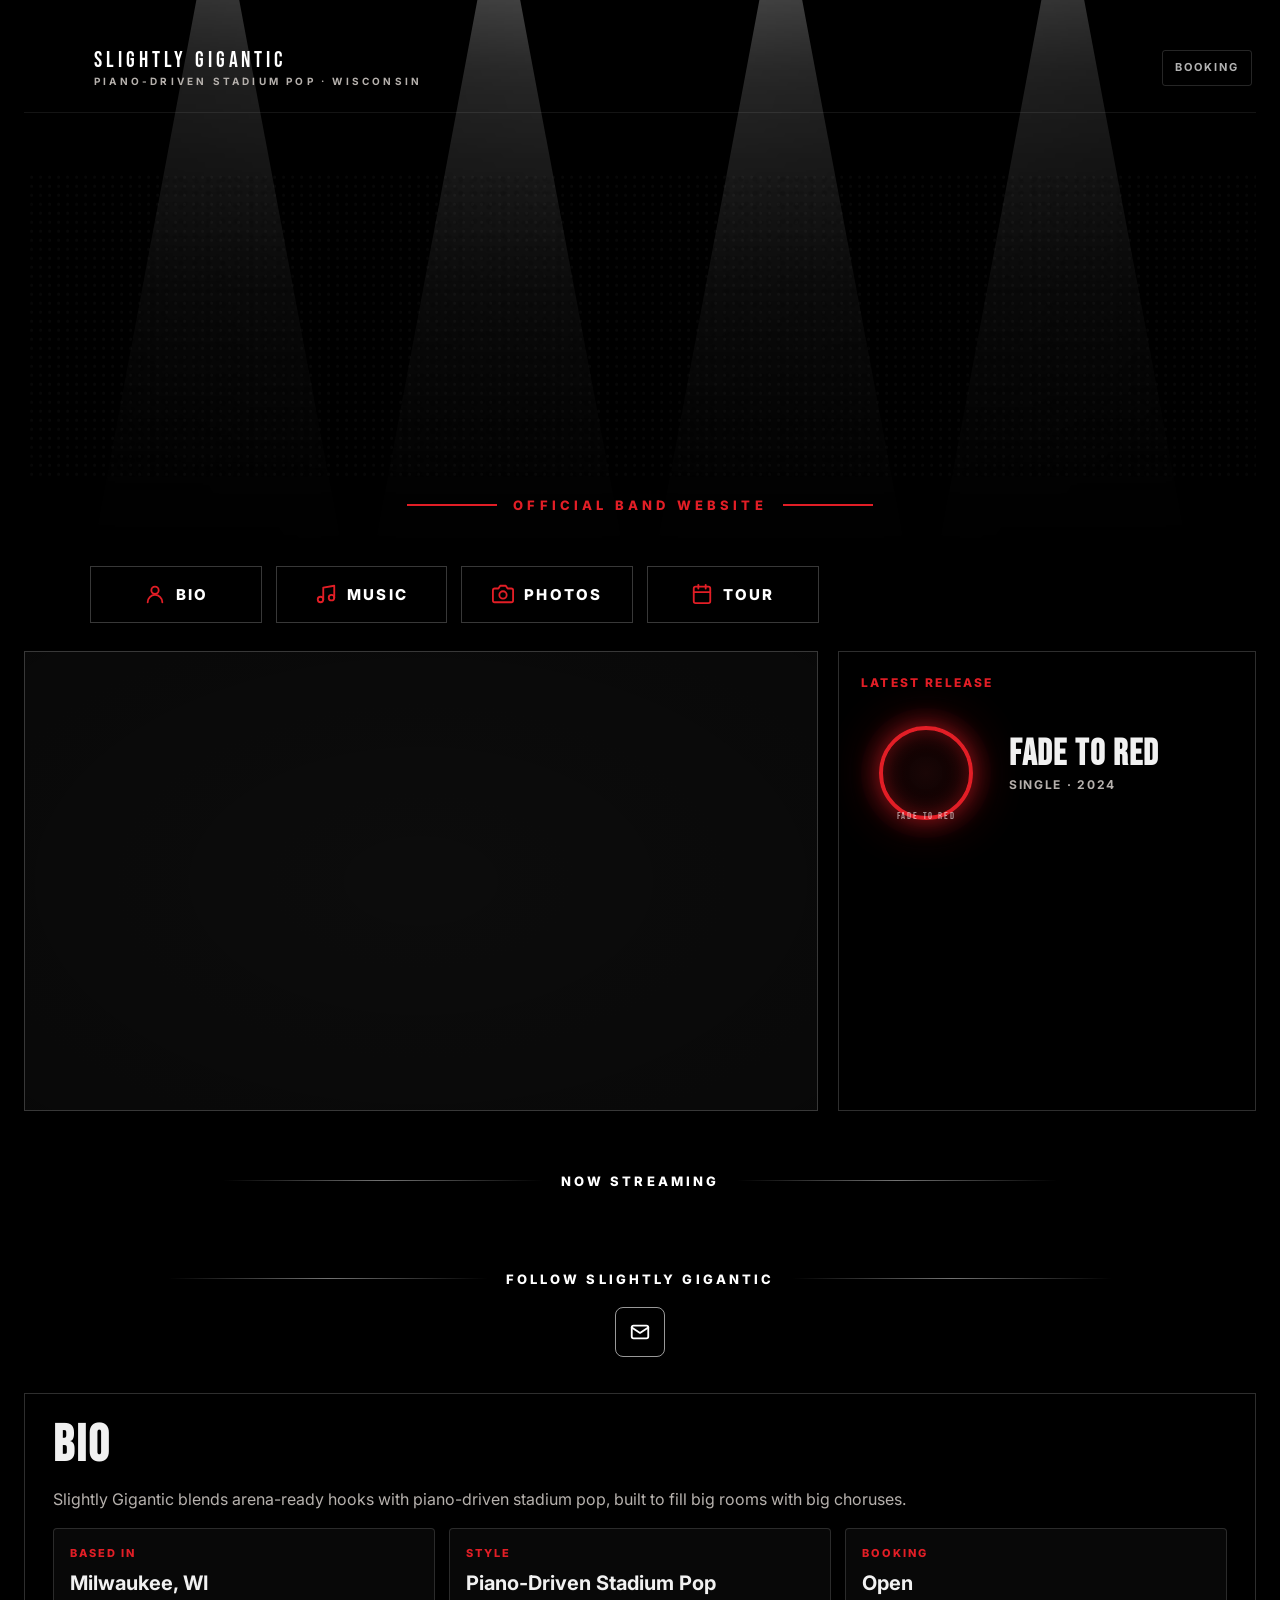
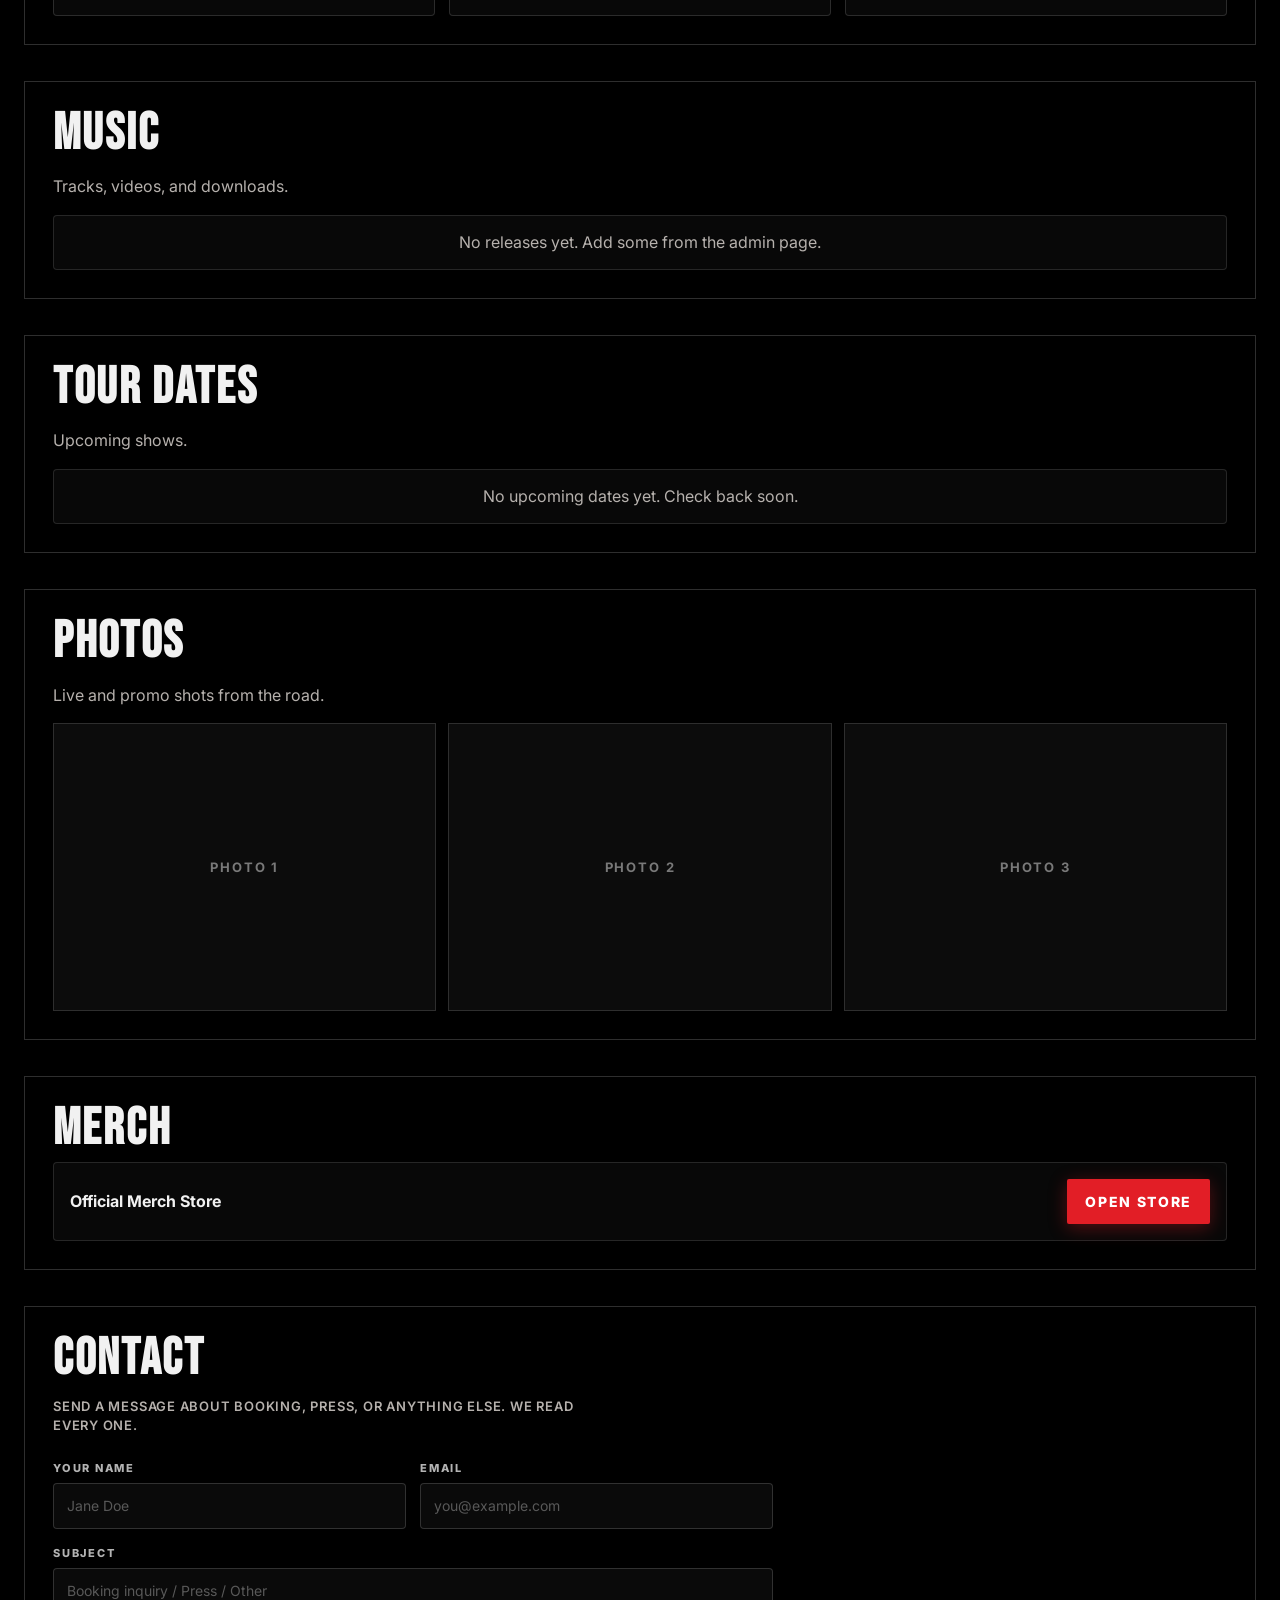
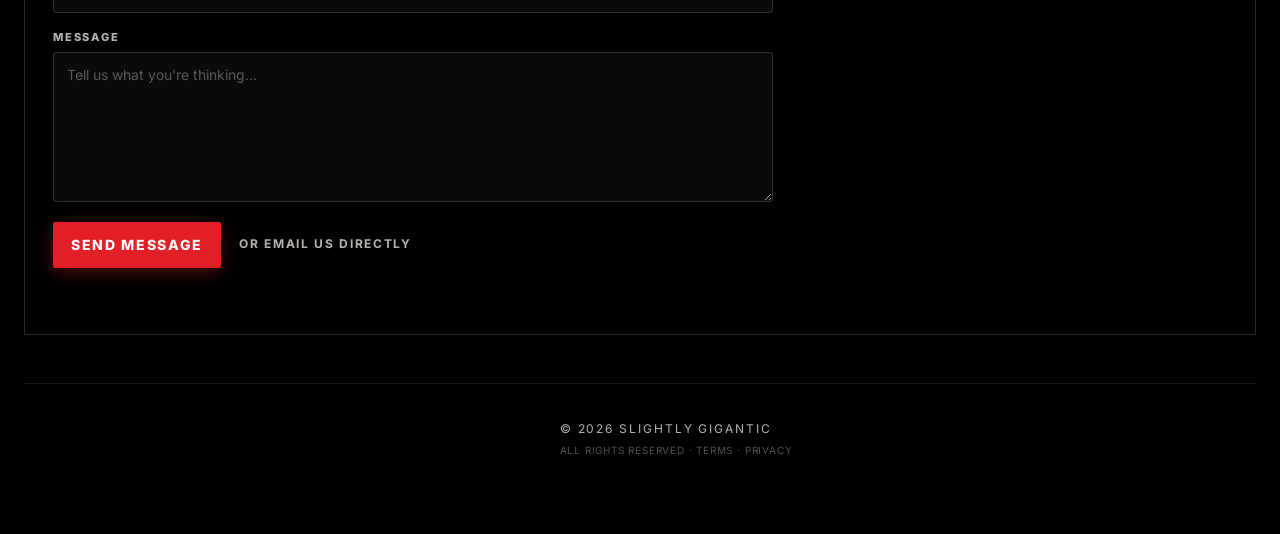
==== index.html @ 6f789546 "Deploy cleaned site: remove reel challenge, add TCPA SMS opt-in and legal pages" ====
<!doctype html>
<html lang="en">
<head>
<meta charset="utf-8" />
<meta name="viewport" content="width=device-width, initial-scale=1" />
<title>Slightly Gigantic — Official Band Website</title>
<link rel="icon" type="image/png" sizes="32x32" href="images/favicon-32.png">
<link rel="icon" type="image/png" sizes="64x64" href="images/favicon-64.png">
<link rel="shortcut icon" href="images/favicon.ico">
<link rel="apple-touch-icon" sizes="256x256" href="images/logo-256.png">
<meta name="description" content="Slightly Gigantic — official band website. Bio, music, photos, merch, and booking." />
<meta name="theme-color" content="#e10b1e" />

<!-- Open Graph (Facebook, iMessage, LinkedIn, Discord, Slack) -->
<meta property="og:type" content="website" />
<meta property="og:site_name" content="Slightly Gigantic" />
<meta property="og:title" content="Slightly Gigantic — Official Band Website" />
<meta property="og:description" content="Piano-driven stadium pop from Wisconsin. Music, photos, tour dates, merch, and booking." />
<meta property="og:url" content="https://slightlygiganticband.com/" />
<meta property="og:image" content="https://slightlygiganticband.com/images/og-preview.jpg" />
<meta property="og:image:width" content="1200" />
<meta property="og:image:height" content="630" />
<meta property="og:image:alt" content="Slightly Gigantic logo on a concert stage" />

<!-- Twitter / X card -->
<meta name="twitter:card" content="summary_large_image" />
<meta name="twitter:title" content="Slightly Gigantic — Official Band Website" />
<meta name="twitter:description" content="Piano-driven stadium pop from Wisconsin. Music, photos, tour dates, merch, and booking." />
<meta name="twitter:image" content="https://slightlygiganticband.com/images/og-preview.jpg" />
<meta name="twitter:image:alt" content="Slightly Gigantic logo on a concert stage" />
<link rel="preconnect" href="https://fonts.googleapis.com">
<link rel="preconnect" href="https://fonts.gstatic.com" crossorigin>
<link href="https://fonts.googleapis.com/css2?family=Bebas+Neue&family=Inter:wght@500;600;700;800;900&display=swap" rel="stylesheet">
<link rel="stylesheet" href="styles.css?v=20260715a">
<style>
  :root {
    --bg: #0a0606;
    --panel: rgba(0,0,0,0.55);
    --panel-strong: rgba(0,0,0,0.78);
    --line: rgba(255,255,255,0.18);
    --line-strong: rgba(255,255,255,0.32);
    --text: #f1f1f1;
    --muted: #b6b1ad;
    --red: #e21e26;
    --red-bright: #ff2b32;
    --red-glow: rgba(226,30,38,0.55);
    --shadow: 0 22px 60px rgba(0,0,0,0.55);
    --display: "Bebas Neue", Impact, "Arial Narrow Bold", sans-serif;
    --body: "Inter", system-ui, -apple-system, "Segoe UI", sans-serif;
  }

  *, *::before, *::after { box-sizing: border-box; }
  html, body { margin: 0; padding: 0; }
  body {
    font-family: var(--body);
    color: var(--text);
    min-height: 100dvh;
    background: #000;
    line-height: 1.55;
    -webkit-font-smoothing: antialiased;
  }
  a { color: inherit; text-decoration: none; }
  img, svg { display: block; max-width: 100%; height: auto; }
  button { font: inherit; cursor: pointer; background: none; border: 0; color: inherit; }

  /* === Fullscreen concert backdrop === */
  .backdrop {
    position: fixed;
    inset: 0;
    z-index: 0;
    background-image: url("images/stage-bg.png");
    background-size: cover;
    background-position: center top;
    background-repeat: no-repeat;
  }
  .backdrop::after {
    content: "";
    position: absolute;
    inset: 0;
    background:
      radial-gradient(ellipse at 50% 0%, rgba(0,0,0,0) 0%, rgba(0,0,0,0.35) 60%, rgba(0,0,0,0.78) 100%),
      linear-gradient(180deg, rgba(0,0,0,0.25) 0%, rgba(0,0,0,0.55) 70%, rgba(0,0,0,0.95) 100%);
    pointer-events: none;
  }

  /* === Animated stage spotlights (overlay on the backdrop image) === */
  .spotlights {
    position: absolute;
    inset: 0;
    pointer-events: none;
    overflow: hidden;
    /* The hero photo is roughly the top ~60vh; keep beams within that area */
    mix-blend-mode: screen;   /* additive look against the dark photo */
    z-index: 0;
  }
  .beam {
    position: absolute;
    top: -6%;                 /* originate just above the rig */
    width: 22vw;
    min-width: 180px;
    max-width: 380px;
    height: 70vh;
    min-height: 380px;
    /* Soft cone of light: narrow & bright at the top, wide & faint at the bottom */
    background: linear-gradient(
      180deg,
      rgba(255,255,255,0.55) 0%,
      rgba(255,255,255,0.28) 20%,
      rgba(255,255,255,0.10) 55%,
      rgba(255,255,255,0.00) 100%
    );
    /* Triangle/cone silhouette */
    clip-path: polygon(46% 0%, 54% 0%, 96% 100%, 4% 100%);
    filter: blur(14px);
    transform-origin: 50% 0%;
    will-change: transform, opacity;
    opacity: 0.85;
  }
  /* Four beams across the rig, each with its own slow sway timing */
  .beam-1 { left:  6%;  animation: beamSway1 11s ease-in-out infinite; }
  .beam-2 { left: 28%;  animation: beamSway2 14s ease-in-out infinite; }
  .beam-3 { left: 50%;  animation: beamSway3 12s ease-in-out infinite; }
  .beam-4 { left: 72%;  animation: beamSway4 15s ease-in-out infinite; }

  @keyframes beamSway1 {
    0%   { transform: rotate(-10deg); opacity: 0.65; }
    50%  { transform: rotate( 10deg); opacity: 0.95; }
    100% { transform: rotate(-10deg); opacity: 0.65; }
  }
  @keyframes beamSway2 {
    0%   { transform: rotate(  8deg); opacity: 0.80; }
    50%  { transform: rotate( -8deg); opacity: 0.55; }
    100% { transform: rotate(  8deg); opacity: 0.80; }
  }
  @keyframes beamSway3 {
    0%   { transform: rotate( -6deg); opacity: 0.90; }
    50%  { transform: rotate(  6deg); opacity: 0.70; }
    100% { transform: rotate( -6deg); opacity: 0.90; }
  }
  @keyframes beamSway4 {
    0%   { transform: rotate( 12deg); opacity: 0.60; }
    50%  { transform: rotate(-12deg); opacity: 0.90; }
    100% { transform: rotate( 12deg); opacity: 0.60; }
  }

  /* Respect users who prefer no motion */
  @media (prefers-reduced-motion: reduce) {
    .beam { animation: none; opacity: 0.7; }
  }

  .shell {
    position: relative;
    z-index: 1;
    max-width: 1320px;
    margin: 0 auto;
    padding: 28px 24px 40px;
  }

  /* === Hero title (massive, distressed) === */
  .hero {
    text-align: center;
    padding: 40px 0 18px;
  }
  .hero-title {
    font-family: var(--display);
    font-weight: 400;
    font-size: clamp(72px, 13vw, 200px);
    line-height: 0.88;
    letter-spacing: 0.02em;
    margin: 0;
    text-transform: uppercase;
    color: #ebe7e3;
    /* concrete/distressed look via layered shadows + a noisy mask */
    text-shadow:
      0 2px 0 rgba(0,0,0,0.6),
      0 4px 22px rgba(0,0,0,0.85),
      0 0 60px rgba(0,0,0,0.4);
    position: relative;
  }
  .hero-title .line { display: block; }

  /* === Hero illustrated logo (replaces the giant text headline) === */
  .hero-logo {
    /* Override the text-only headline styling so the image sits cleanly */
    text-shadow: none;
    margin: 0;
    padding: 0;
    line-height: 0;
    font-size: 0;        /* kill the inherited huge font box */
  }
  .hero-logo::before { content: none; }   /* drop the grit pattern overlay */
  .hero-logo-img, .hero-logo-video {
    display: block;
    margin: 0 auto;
    width: clamp(260px, 42vw, 560px);
    height: auto;
    filter:
      drop-shadow(0 0 22px rgba(226,30,38,0.35))
      drop-shadow(0 8px 30px rgba(0,0,0,0.7));
  }
  /* Hide the source video off-screen — the canvas below renders the visible frames
     with black pixels replaced by transparent via JS chromakey. This works on every
     browser (iOS Safari, Android, desktop) without relying on alpha video formats. */
  .hero-logo-video {
    position: absolute;
    left: -99999px;
    width: 1px;
    height: 1px;
    opacity: 0;
    pointer-events: none;
  }
  .hero-logo-canvas {
    display: block;
    margin: 0 auto;
    width: clamp(260px, 42vw, 560px);
    height: auto;
    pointer-events: none;
    filter:
      drop-shadow(0 0 22px rgba(226,30,38,0.35))
      drop-shadow(0 8px 30px rgba(0,0,0,0.7));
  }
  @media (max-width: 720px) {
    .hero-logo-canvas { width: min(78vw, 420px); }
  }
  .hero-logo-img {
    /* The static PNG already has transparency, so skip the keyer for it */
    filter:
      drop-shadow(0 0 22px rgba(226,30,38,0.35))
      drop-shadow(0 8px 30px rgba(0,0,0,0.7));
  }
  @media (max-width: 720px) {
    .hero-logo-img, .hero-logo-video { width: min(78vw, 420px); }
  }

  /* Subtle stone/grit overlay on the headline */
  .hero-title::before {
    content: "";
    position: absolute; inset: 0;
    background-image:
      radial-gradient(circle at 20% 30%, rgba(0,0,0,0.18) 0 2px, transparent 3px),
      radial-gradient(circle at 70% 60%, rgba(0,0,0,0.14) 0 1.5px, transparent 2.5px),
      radial-gradient(circle at 40% 80%, rgba(0,0,0,0.12) 0 1.5px, transparent 2.5px),
      radial-gradient(circle at 85% 25%, rgba(255,255,255,0.05) 0 1px, transparent 2px);
    background-size: 14px 14px, 11px 11px, 17px 17px, 9px 9px;
    mix-blend-mode: multiply;
    pointer-events: none;
    opacity: 0.55;
  }

  .hero-sub {
    margin-top: 18px;
    display: inline-flex;
    align-items: center;
    gap: 16px;
    text-transform: uppercase;
    font-weight: 800;
    letter-spacing: 0.32em;
    font-size: 13px;
    color: var(--red);
  }
  .hero-sub::before, .hero-sub::after {
    content: "";
    width: 90px;
    height: 2px;
    background: var(--red);
  }

  /* === Primary nav (icon buttons) === */
  .nav {
    display: grid;
    grid-template-columns: repeat(6, 1fr);
    gap: 14px;
    max-width: 1100px;
    margin: 32px auto 28px;
  }
  .nav a {
    display: inline-flex;
    align-items: center;
    justify-content: center;
    gap: 10px;
    padding: 16px 18px;
    background: rgba(0,0,0,0.55);
    border: 1px solid rgba(255,255,255,0.22);
    color: #fff;
    text-transform: uppercase;
    font-weight: 800;
    letter-spacing: 0.14em;
    font-size: 15px;
    transition: border-color .15s ease, background .15s ease, transform .15s ease;
    min-height: 56px;
  }
  .nav a:hover { border-color: var(--red); background: rgba(40,0,0,0.7); transform: translateY(-1px); }
  .nav a svg { width: 22px; height: 22px; color: var(--red); }

  /* === Main content grid === */
  .grid {
    display: grid;
    grid-template-columns: minmax(0, 1.9fr) minmax(320px, 1fr);
    gap: 20px;
    margin-top: 8px;
  }

  /* === Brand bar (top of every page) === */
  .brandbar {
    display: flex; align-items: center; gap: 14px;
    padding: 14px 4px 18px;
    border-bottom: 1px solid rgba(255,255,255,0.08);
    margin-bottom: 22px;
  }
  .brandbar .brand-mark {
    width: 52px; height: 52px;
    background: url("images/logo-256.png") center/contain no-repeat;
    filter: drop-shadow(0 2px 6px rgba(0,0,0,0.6));
    flex-shrink: 0;
  }
  .brandbar .brand-text {
    display: flex; flex-direction: column; line-height: 1; gap: 4px;
  }
  .brandbar .brand-name {
    font-family: var(--display);
    font-size: 22px; letter-spacing: 0.18em; text-transform: uppercase;
    color: #fff; font-weight: 400;
  }
  .brandbar .brand-tag {
    font-size: 10px; letter-spacing: 0.32em; text-transform: uppercase;
    color: var(--muted); font-weight: 700;
  }
  .brandbar .brand-spacer { flex: 1; }
  .brandbar .brand-cta {
    display: inline-flex; align-items: center; gap: 8px;
    font-size: 11px; letter-spacing: 0.18em; text-transform: uppercase;
    color: rgba(255,255,255,0.7); text-decoration: none; font-weight: 700;
    padding: 8px 12px; border: 1px solid rgba(255,255,255,0.15); border-radius: 3px;
    transition: all 0.18s ease;
  }
  .brandbar .brand-cta:hover {
    color: #fff; border-color: rgba(255,255,255,0.4);
    background: rgba(255,255,255,0.04);
  }
  /* Solid red Text Club button (header) — sits next to Booking */
  .brandbar .brand-cta.cta-primary {
    background: var(--red);
    border-color: var(--red);
    color: #fff;
  }
  .brandbar .brand-cta.cta-primary:hover {
    background: var(--red-bright, #ff2233);
    border-color: var(--red-bright, #ff2233);
    color: #fff;
  }
  .brandbar .brand-cta-group {
    display: inline-flex; gap: 8px; align-items: center;
  }
  @media (max-width: 720px) {
    .brandbar .brand-mark { width: 42px; height: 42px; }
    .brandbar .brand-name { font-size: 17px; letter-spacing: 0.14em; }
    .brandbar .brand-tag { font-size: 9px; letter-spacing: 0.24em; }
    /* On mobile, keep the primary (Text Club) but hide the secondary (Booking)
       so the header stays tidy. Booking is still reachable via the Contact section. */
    .brandbar .brand-cta:not(.cta-primary) { display: none; }
    .brandbar .brand-cta.cta-primary { padding: 6px 10px; font-size: 10px; letter-spacing: 0.14em; }
  }

  /* Feature / band photo panel */
  .feature {
    position: relative;
    min-height: 460px;
    border: 1px solid rgba(255,255,255,0.18);
    background-color: #0c0c0c;
    background-image: url("images/stage-empty.png");
    background-size: cover;
    background-position: center;
    overflow: hidden;
    display: flex;
    align-items: center;
    justify-content: center;
    transition: border-color 0.4s ease;
  }
  /* When a real band photo is loaded, the photo's alpha is feathered to 0
     at every edge using a CSS mask, so the rectangle dissolves into the
     dark page instead of meeting it at a hard line. */
  .feature.has-photo {
    border-color: transparent;
    border-radius: 28px;
    background-color: transparent;
    box-shadow: none;
    /* Combine an X-axis fade and a Y-axis fade. Where either is 0, the
       photo becomes fully transparent — guaranteeing all four edges blend. */
    -webkit-mask-image:
      linear-gradient(to right,  transparent 0%, #000 14%, #000 86%, transparent 100%),
      linear-gradient(to bottom, transparent 0%, #000 12%, #000 88%, transparent 100%);
    -webkit-mask-composite: source-in;
            mask-image:
      linear-gradient(to right,  transparent 0%, #000 14%, #000 86%, transparent 100%),
      linear-gradient(to bottom, transparent 0%, #000 12%, #000 88%, transparent 100%);
            mask-composite: intersect;
  }
  /* edge-fade overlay no longer needed — mask handles the fade */
  .feature.has-photo .feature-edge-fade { display: none; }
  /* Faded logo watermark BEHIND any band photo / stage backdrop */
  .feature::before {
    content: "";
    position: absolute; inset: 0;
    background: url("images/logo-hero.png") center/min(72%, 520px) no-repeat;
    opacity: 0.10;
    mix-blend-mode: screen;
    pointer-events: none;
    z-index: 1;
    transition: opacity 0.4s ease;
  }
  .feature.has-photo { overflow: hidden; }
  .feature.has-photo::before { opacity: 0.16; }
  .feature::after {
    content: "";
    position: absolute; inset: 0;
    background: radial-gradient(ellipse at 50% 35%, rgba(0,0,0,0) 0%, rgba(0,0,0,0.55) 75%, rgba(0,0,0,0.85) 100%);
    z-index: 2;
  }
  .feature-label {
    position: relative;
    z-index: 3;
    font-family: var(--display);
    font-size: clamp(40px, 5vw, 72px);
    letter-spacing: 0.06em;
    text-transform: uppercase;
    color: rgba(255,255,255,0.78);
    text-align: center;
    line-height: 0.95;
    text-shadow: 0 4px 18px rgba(0,0,0,0.85);
  }
  /* Logo empty-state: when no band photo is uploaded, show the logo big */
  .feature.empty .feature-label { display: none; }
  .feature-logo {
    position: relative; z-index: 3;
    width: min(70%, 420px); aspect-ratio: 1/1;
    background: url("images/logo-hero.png") center/contain no-repeat;
    opacity: 0.92;
    filter: drop-shadow(0 8px 30px rgba(0,0,0,0.7));
    display: none;
  }
  .feature.empty .feature-logo { display: block; }
  .feature.empty::before { opacity: 0; }
  .feature.empty::after { background: radial-gradient(ellipse at 50% 50%, rgba(0,0,0,0) 0%, rgba(0,0,0,0.3) 100%); }
  /* Portrait / squarish band photo: letterbox instead of cropping faces.
     The faded logo watermark + dark vignette fill the letterbox bars so it
     reads as intentional staging, not empty padding. */
  .feature.has-photo.portrait-photo {
    background-size: contain;
    background-repeat: no-repeat;
    background-position: center;
    /* Give portrait shots more vertical room so they don't look tiny */
    min-height: 560px;
  }
  .feature.has-photo.portrait-photo::after { background: radial-gradient(ellipse at 50% 35%, rgba(0,0,0,0) 0%, rgba(0,0,0,0.25) 70%, rgba(0,0,0,0.55) 100%); }
  @media (max-width: 760px) {
    .feature.has-photo.portrait-photo { min-height: 480px; }
  }
  /* Landscape band photo: anchor to the top so heads aren't cut off when
     the panel is shorter than the photo's aspect ratio. */
  .feature.has-photo:not(.portrait-photo) { background-position: center top; }

  /* Sidebar */
  .sidebar { display: grid; gap: 20px; }

  .card {
    border: 1px solid rgba(255,255,255,0.18);
    background: rgba(0,0,0,0.72);
    overflow: hidden;
    position: relative;
  }

  /* Merch card */
  .merch-card { padding: 22px; display: grid; grid-template-columns: 1fr 1fr; gap: 16px; align-items: center; }
  .merch-text h3 {
    font-family: var(--display);
    font-size: 40px;
    margin: 0 0 8px;
    letter-spacing: 0.04em;
    text-transform: uppercase;
    line-height: 0.95;
  }
  .merch-text p { color: var(--muted); margin: 0 0 14px; text-transform: uppercase; font-size: 13px; letter-spacing: 0.06em; font-weight: 600; line-height: 1.4; }
  .merch-image {
    width: 100%;
    aspect-ratio: 3 / 2;
    background-image: url("images/merch.png?v=20260529c");
    background-size: cover;
    background-position: center;
    border-radius: 4px;
  }

  /* Red CTA button */
  .btn-red {
    display: inline-flex;
    align-items: center;
    justify-content: space-between;
    gap: 12px;
    padding: 12px 18px;
    background: var(--red);
    color: #fff;
    font-weight: 800;
    text-transform: uppercase;
    letter-spacing: 0.12em;
    font-size: 14px;
    border-radius: 2px;
    transition: background .15s ease, transform .15s ease;
    box-shadow: 0 4px 18px rgba(226,30,38,0.35);
  }
  .btn-red:hover { background: var(--red-bright); transform: translateY(-1px); }
  .btn-red svg { width: 14px; height: 14px; }

  /* Release card */
  .release-card { padding: 22px; }
  .eyebrow {
    color: var(--red);
    font-weight: 800;
    text-transform: uppercase;
    letter-spacing: 0.18em;
    font-size: 12px;
    margin-bottom: 16px;
  }
  .release-grid {
    display: grid;
    grid-template-columns: 130px 1fr;
    gap: 18px;
    align-items: center;
  }
  .album-art-wrap {
    width: 130px;
    height: 130px;
    position: relative;
  }
  .album-art {
    width: 130px;
    height: 130px;
    border-radius: 6px;
    object-fit: cover;
    display: block;
    box-shadow:
      0 0 22px rgba(226,30,38,0.35),
      0 8px 24px rgba(0,0,0,0.55),
      0 0 0 1px rgba(255,255,255,0.06) inset;
  }
  .album-disc {
    width: 130px;
    height: 130px;
    border-radius: 50%;
    background: radial-gradient(circle at 50% 50%, #1a0606 0%, #050000 60%);
    position: relative;
    display: grid;
    place-items: center;
  }
  .album-disc::before {
    content: "";
    position: absolute;
    inset: 18px;
    border-radius: 50%;
    border: 4px solid var(--red);
    box-shadow:
      0 0 24px var(--red-glow),
      0 0 50px rgba(226,30,38,0.35),
      inset 0 0 22px rgba(226,30,38,0.45);
  }
  .album-disc::after {
    content: "FADE TO RED";
    position: absolute;
    bottom: 14px;
    font-family: var(--display);
    font-size: 10px;
    letter-spacing: 0.18em;
    color: rgba(255,255,255,0.55);
  }
  .release-info h3 {
    font-family: var(--display);
    font-size: 36px;
    margin: 0 0 4px;
    letter-spacing: 0.04em;
    text-transform: uppercase;
    line-height: 0.95;
  }
  .release-info .meta {
    color: var(--muted);
    font-size: 12px;
    letter-spacing: 0.14em;
    text-transform: uppercase;
    font-weight: 700;
    margin-bottom: 14px;
  }
  .stream-list { display: grid; gap: 8px; }
  .stream-link {
    display: flex;
    align-items: center;
    gap: 10px;
    padding: 10px 12px;
    background: rgba(255,255,255,0.04);
    border: 1px solid rgba(255,255,255,0.12);
    border-radius: 4px;
    text-transform: uppercase;
    font-weight: 800;
    letter-spacing: 0.12em;
    font-size: 12px;
    transition: background .15s ease, border-color .15s ease;
  }
  .stream-link:hover { background: rgba(255,255,255,0.08); border-color: rgba(255,255,255,0.22); }
  .stream-link .platform-icon {
    width: 22px; height: 22px;
    display: grid; place-items: center;
    border-radius: 50%;
  }
  .stream-link .platform-icon svg { width: 14px; height: 14px; }
  .stream-link .label { flex: 1; }
  .stream-link .chev { color: rgba(255,255,255,0.55); }
  .platform-icon.spotify    { background: #1db954; color: #000; }
  .platform-icon.apple      { background: #fff;    color: #000; }
  .platform-icon.youtube    { background: #ff0000; color: #fff; }
  .platform-icon.amazon     { background: #00a8e1; color: #fff; }
  .platform-icon.soundcloud { background: #ff5500; color: #fff; }
  .platform-icon.pandora    { background: #3668ff; color: #fff; }

  /* === Social row === */
  .social-wrap {
    margin-top: 36px;
    padding-top: 24px;
    text-align: center;
  }
  .social-rule {
    display: flex; align-items: center; gap: 18px;
    justify-content: center; margin-bottom: 18px;
  }
  .social-rule::before, .social-rule::after {
    content: ""; flex: 1; max-width: 320px;
    height: 1px; background: linear-gradient(90deg, transparent, rgba(255,255,255,0.45), transparent);
  }
  .social-rule span {
    text-transform: uppercase; letter-spacing: 0.24em;
    font-weight: 800; font-size: 13px; color: #fff;
  }
  .socials { display: flex; justify-content: center; gap: 16px; flex-wrap: wrap; }
  .socials a {
    width: 50px; height: 50px;
    display: grid; place-items: center;
    border: 1.5px solid rgba(255,255,255,0.6);
    border-radius: 8px;
    color: #fff;
    transition: border-color .15s ease, color .15s ease, background .15s ease, transform .15s ease;
  }
  .socials a:hover { border-color: var(--red); color: var(--red); transform: translateY(-2px); }
  .socials a svg { width: 22px; height: 22px; }

  /* === Inner sections === */
  .section {
    margin-top: 36px;
    padding: 28px;
    background: rgba(0,0,0,0.78);
    border: 1px solid rgba(255,255,255,0.18);
    scroll-margin-top: 24px;
  }
  .section h2 {
    font-family: var(--display);
    font-size: clamp(36px, 4vw, 56px);
    margin: 0 0 8px;
    text-transform: uppercase;
    letter-spacing: 0.04em;
    line-height: 0.95;
  }
  .section p { color: var(--muted); }
  .section .eyebrow { margin-bottom: 8px; }

  .stat-row { display: grid; grid-template-columns: repeat(3, 1fr); gap: 14px; margin-top: 16px; }
  .stat { padding: 16px; border: 1px solid rgba(255,255,255,0.14); background: rgba(255,255,255,0.03); border-radius: 4px; }
  .stat .eyebrow { font-size: 11px; margin-bottom: 6px; }
  .stat strong { display: block; font-size: 20px; font-weight: 700; }

  .track-list { display: grid; gap: 10px; margin-top: 8px; }
  .track {
    display: flex; align-items: center; justify-content: space-between;
    gap: 16px; padding: 14px 16px;
    border: 1px solid rgba(255,255,255,0.12); background: rgba(255,255,255,0.03); border-radius: 4px;
  }
  .track strong { display: block; font-size: 15px; }
  .track span { color: var(--muted); font-size: 13px; }

  /* Music releases */
  .release-grid-section { display: grid; gap: 20px; margin-top: 8px; }
  .release-card-row {
    display: grid; grid-template-columns: 220px 1fr; gap: 22px;
    padding: 20px; border: 1px solid rgba(255,255,255,0.12);
    background: rgba(255,255,255,0.03); border-radius: 4px;
    align-items: start;
  }
  .release-card-row .art {
    width: 100%; aspect-ratio: 1/1; background: #0c0c0c;
    background-size: cover; background-position: center;
    border: 1px solid rgba(255,255,255,0.14); border-radius: 4px;
    position: relative; overflow: hidden;
  }
  .release-card-row .art img.art-img {
    position: absolute; inset: 0;
    width: 100%; height: 100%;
    object-fit: cover; object-position: center;
    display: block;
  }
  .release-card-row .art .play-badge {
    position: absolute; right: 10px; bottom: 10px;
    width: 44px; height: 44px; border-radius: 999px;
    background: var(--red); color: #fff;
    display: grid; place-items: center;
    box-shadow: 0 4px 18px rgba(226,30,38,0.45);
    pointer-events: none;
  }
  .release-card-row .art .play-badge svg { width: 18px; height: 18px; }
  /* When .art is a <button> (because a video is attached), strip default button chrome
     so it looks identical to the static div version, and add cursor + hover affordance. */
  .release-card-row button.art-button {
    padding: 0;
    margin: 0;
    font: inherit;
    color: inherit;
    cursor: pointer;
    appearance: none;
    -webkit-appearance: none;
    display: block;
    transition: transform 180ms ease, box-shadow 180ms ease;
  }
  .release-card-row button.art-button:hover {
    transform: translateY(-2px);
    box-shadow: 0 10px 30px rgba(226,30,38,0.25);
  }
  .release-card-row button.art-button:hover .play-badge {
    transform: scale(1.08);
  }
  .release-card-row button.art-button:focus-visible {
    outline: 2px solid var(--red);
    outline-offset: 3px;
  }
  .release-card-row button.art-button .play-badge {
    transition: transform 180ms ease;
  }
  .release-card-row h3 {
    font-family: var(--display); font-size: 32px; line-height: 1;
    letter-spacing: 0.04em; text-transform: uppercase; margin: 0 0 6px;
  }
  .release-card-row .meta { color: var(--muted); font-size: 13px; letter-spacing: 0.06em; text-transform: uppercase; font-weight: 600; margin-bottom: 12px; }
  .release-card-row .desc { color: var(--muted); font-size: 14px; line-height: 1.55; margin: 0 0 14px; max-width: 60ch; }
  .release-card-row .row-actions { display: flex; flex-wrap: wrap; gap: 10px; margin-top: 4px; }
  .release-card-row .row-actions .btn-red,
  .release-card-row .row-actions .btn-ghost {
    display: inline-flex; align-items: center; gap: 8px;
    padding: 9px 14px; border-radius: 4px;
    font-weight: 800; letter-spacing: 0.08em; text-transform: uppercase; font-size: 12px;
    text-decoration: none;
    border: 1px solid transparent;
  }
  .release-card-row .row-actions .btn-red { background: var(--red); color: #fff; }
  .release-card-row .row-actions .btn-red:hover { background: var(--red-bright); }
  .release-card-row .row-actions .btn-ghost { background: rgba(255,255,255,0.05); color: #fff; border-color: rgba(255,255,255,0.18); }
  .release-card-row .row-actions .btn-ghost:hover { background: rgba(255,255,255,0.1); border-color: rgba(255,255,255,0.3); }
  .release-card-row .row-actions svg { width: 14px; height: 14px; }
  /* Modern streaming pills — rounded, glassy, with per-platform brand color on hover */
  .release-card-row .stream-mini { display: flex; flex-wrap: wrap; gap: 8px; margin-top: 14px; }
  .release-card-row .stream-mini a {
    --pill-color: #fff;
    --pill-glow: rgba(255,255,255,0.18);
    position: relative;
    display: inline-flex; align-items: center; gap: 8px;
    padding: 8px 14px 8px 11px;
    border-radius: 999px;
    background: linear-gradient(180deg, rgba(255,255,255,0.07), rgba(255,255,255,0.03));
    border: 1px solid rgba(255,255,255,0.14);
    color: #fff;
    font-size: 11px; font-weight: 700; letter-spacing: 0.12em; text-transform: uppercase;
    text-decoration: none;
    backdrop-filter: blur(6px);
    -webkit-backdrop-filter: blur(6px);
    transition: transform 180ms ease, border-color 180ms ease, background 180ms ease, box-shadow 200ms ease, color 180ms ease;
    will-change: transform;
  }
  .release-card-row .stream-mini a::before {
    content: "";
    width: 18px; height: 18px;
    border-radius: 999px;
    background: var(--pill-color);
    background-image: var(--pill-icon);
    background-size: 60% 60%;
    background-repeat: no-repeat;
    background-position: center;
    flex-shrink: 0;
    box-shadow: 0 0 0 1px rgba(0,0,0,0.25) inset;
    transition: transform 180ms ease, box-shadow 200ms ease;
  }
  .release-card-row .stream-mini a:hover {
    transform: translateY(-1px);
    border-color: var(--pill-color);
    background: linear-gradient(180deg, rgba(255,255,255,0.10), rgba(255,255,255,0.04));
    box-shadow: 0 6px 18px -6px var(--pill-glow);
  }
  .release-card-row .stream-mini a:hover::before { transform: scale(1.08); }
  .release-card-row .stream-mini a:focus-visible {
    outline: 2px solid var(--pill-color);
    outline-offset: 3px;
  }
  .release-card-row .stream-mini a:active { transform: translateY(0); }
  /* Per-platform colors used in the dot + hover border + glow */
  .release-card-row .stream-mini a[data-platform="spotify"]    { --pill-color: #1DB954; --pill-glow: rgba(29,185,84,0.5);  --pill-icon: url("data:image/svg+xml;utf8,<svg xmlns='http://www.w3.org/2000/svg' viewBox='0 0 24 24' fill='black'><path d='M12 0a12 12 0 100 24 12 12 0 000-24zm5.5 17.3a.75.75 0 01-1 .27c-2.76-1.7-6.24-2.07-10.34-1.13a.75.75 0 11-.34-1.46c4.48-1.03 8.32-.6 11.43 1.32.36.22.46.69.25 1zm1.46-3.27a.94.94 0 01-1.27.32c-3.16-1.94-7.97-2.5-11.7-1.37a.94.94 0 11-.55-1.8c4.27-1.3 9.57-.66 13.21 1.6.44.27.58.85.31 1.25zm.13-3.4c-3.78-2.25-10.03-2.46-13.65-1.36a1.12 1.12 0 11-.65-2.15c4.14-1.26 11.04-1.02 15.4 1.57a1.13 1.13 0 11-1.1 1.94z'/></svg>"); }
  .release-card-row .stream-mini a[data-platform="apple"]      { --pill-color: #fa57c1; --pill-glow: rgba(250,87,193,0.45); --pill-icon: url("data:image/svg+xml;utf8,<svg xmlns='http://www.w3.org/2000/svg' viewBox='0 0 24 24' fill='white'><path d='M19.5 5.5v9.36a3.64 3.64 0 11-1.5-2.94V8.4l-7 1.4v6.7a3.64 3.64 0 11-1.5-2.94V6.3l10-2.05z'/></svg>"); }
  .release-card-row .stream-mini a[data-platform="amazon"]     { --pill-color: #FF9900; --pill-glow: rgba(255,153,0,0.45);  --pill-icon: url("data:image/svg+xml;utf8,<svg xmlns='http://www.w3.org/2000/svg' viewBox='0 0 24 24' fill='black'><path d='M15.7 13.7c-2.5 1.9-6.1 2.9-9.2 2.9-4.4 0-8.3-1.6-11.3-4.3-.2-.2 0-.5.3-.4 3.2 1.9 7.1 3 11.2 3 2.7 0 5.7-.6 8.5-1.7.4-.2.7.3.5.5zm1-1.2c-.3-.4-2.1-.2-2.9-.1-.2 0-.3-.2-.1-.3 1.4-1 3.7-.7 4-.4.3.4-.1 2.6-1.4 3.7-.2.2-.4.1-.3-.1.3-.8.9-2.4.7-2.8z' transform='translate(2 -3)'/><circle cx='8' cy='9' r='3' fill='black'/><circle cx='16' cy='9' r='3' fill='black'/></svg>"); }
  .release-card-row .stream-mini a[data-platform="soundcloud"] { --pill-color: #FF7700; --pill-glow: rgba(255,119,0,0.45);  --pill-icon: url("data:image/svg+xml;utf8,<svg xmlns='http://www.w3.org/2000/svg' viewBox='0 0 24 24' fill='white'><path d='M2 14a1 1 0 011 1v3a1 1 0 11-2 0v-3a1 1 0 011-1zm3-1a1 1 0 011 1v4a1 1 0 11-2 0v-4a1 1 0 011-1zm3-3a1 1 0 011 1v7a1 1 0 11-2 0v-7a1 1 0 011-1zm3-2a1 1 0 011 1v9a1 1 0 11-2 0v-9a1 1 0 011-1zm9 2a4 4 0 11-1 7.87V19a1 1 0 11-2 0V8a4 4 0 015 2z'/></svg>"); }
  .release-card-row .stream-mini a[data-platform="youtube"]    { --pill-color: #FF0033; --pill-glow: rgba(255,0,51,0.45);   --pill-icon: url("data:image/svg+xml;utf8,<svg xmlns='http://www.w3.org/2000/svg' viewBox='0 0 24 24' fill='white'><polygon points='10,8 16,12 10,16'/></svg>"); }
  .release-card-row .stream-mini a[data-platform="pandora"]    { --pill-color: #00A0EE; --pill-glow: rgba(0,160,238,0.45); --pill-icon: url("data:image/svg+xml;utf8,<svg xmlns='http://www.w3.org/2000/svg' viewBox='0 0 24 24' fill='white'><path d='M7 4h7a5 5 0 010 10h-3v6H7V4zm4 3v4h3a2 2 0 100-4h-3z'/></svg>"); }
  .release-card-row .video-wrap {
    margin-top: 14px; width: 100%; aspect-ratio: 16/9;
    background: #000; border: 1px solid rgba(255,255,255,0.14); border-radius: 4px;
    overflow: hidden; display: none;
  }
  .release-card-row .video-wrap.open { display: block; }
  .release-card-row .video-wrap iframe,
  .release-card-row .video-wrap video { width: 100%; height: 100%; display: block; border: 0; background: #000; }
  @media (max-width: 720px) {
    .release-card-row { grid-template-columns: 1fr; }
    .release-card-row .art { max-width: 220px; }
  }

  .photo-grid { display: grid; grid-template-columns: repeat(3, 1fr); gap: 12px; margin-top: 8px; }
  .photo-tile {
    aspect-ratio: 4 / 3;
    border: 1px solid rgba(255,255,255,0.14);
    background-color: #0c0c0c;
    background-size: cover; background-position: center;
    display: grid; place-items: center;
    color: rgba(255,255,255,0.45);
    font-weight: 700; font-size: 13px; letter-spacing: 0.14em; text-transform: uppercase;
    position: relative;
    overflow: hidden;
  }

  .contact-row {
    display: flex; align-items: center; justify-content: space-between;
    gap: 16px; padding: 16px;
    border: 1px solid rgba(255,255,255,0.12); background: rgba(255,255,255,0.03); border-radius: 4px;
  }

  /* Contact form */
  .contact-form {
    margin-top: 24px;
    max-width: 720px;
    display: flex; flex-direction: column; gap: 16px;
    position: relative;
  }
  .contact-form .field-row {
    display: grid; grid-template-columns: 1fr 1fr; gap: 14px;
  }
  @media (max-width: 560px) {
    .contact-form .field-row { grid-template-columns: 1fr; }
  }
  .contact-field { display: flex; flex-direction: column; gap: 6px; }
  .contact-field label {
    font-size: 11px; letter-spacing: 0.16em; text-transform: uppercase;
    font-weight: 800; color: rgba(255,255,255,0.7);
  }
  .contact-field input,
  .contact-field textarea {
    background: rgba(255,255,255,0.04);
    border: 1px solid rgba(255,255,255,0.16);
    border-radius: 4px;
    color: #fff;
    padding: 11px 13px;
    font: inherit; font-size: 14px;
    width: 100%;
    resize: vertical;
    transition: border-color 120ms ease, background 120ms ease;
  }
  .contact-field textarea { min-height: 120px; line-height: 1.5; }
  .contact-field input:focus,
  .contact-field textarea:focus {
    outline: none;
    border-color: var(--red);
    background: rgba(255,255,255,0.06);
  }
  .contact-field input::placeholder,
  .contact-field textarea::placeholder { color: rgba(255,255,255,0.32); }
  .form-actions { display: flex; align-items: center; gap: 18px; flex-wrap: wrap; margin-top: 4px; }
  .btn-ghost-link {
    color: var(--muted); font-size: 12px; letter-spacing: 0.14em;
    text-transform: uppercase; font-weight: 700;
    text-decoration: none; border-bottom: 1px solid transparent;
    transition: color 120ms ease, border-color 120ms ease;
  }
  .btn-ghost-link:hover { color: #fff; border-bottom-color: var(--red); }
  .contact-status {
    margin: 4px 0 0; font-size: 13px; letter-spacing: 0.04em;
    min-height: 18px;
  }
  .contact-status.success { color: #6ee7a8; }
  .contact-status.error { color: #ff8186; }
  .contact-status.sending { color: rgba(255,255,255,0.7); }
  .contact-setup-note {
    margin: 8px 0 0; padding: 10px 12px;
    background: rgba(255,108,112,0.08);
    border: 1px solid rgba(255,108,112,0.3);
    border-radius: 4px;
    font-size: 12px; color: #ffb4b6;
    line-height: 1.5;
  }
  button[type="submit"]:disabled {
    opacity: 0.6; cursor: not-allowed;
  }

  footer {
    margin-top: 48px; padding: 28px 0;
    color: var(--muted); font-size: 12px;
    letter-spacing: 0.16em; text-transform: uppercase;
    border-top: 1px solid rgba(255,255,255,0.08);
    display: flex; align-items: center; justify-content: center; gap: 18px;
  }
  footer .footer-mark {
    width: 54px; height: 54px;
    background: url("images/logo-256.png") center/contain no-repeat;
    opacity: 0.45;
    flex-shrink: 0;
  }
  footer .footer-text { display: flex; flex-direction: column; gap: 4px; text-align: left; }
  footer .small { display: block; letter-spacing: 0.08em; font-size: 10px; color: rgba(255,255,255,0.32); }

  /* === Responsive === */
  @media (max-width: 1100px) {
    .grid { grid-template-columns: 1fr; }
    .nav { grid-template-columns: repeat(3, 1fr); }
    .photo-grid { grid-template-columns: repeat(2, 1fr); }
  }
  @media (max-width: 680px) {
    .shell { padding: 16px 14px 28px; }
    .nav { grid-template-columns: repeat(2, 1fr); gap: 10px; }
    .nav a { font-size: 13px; padding: 14px 12px; min-height: 50px; text-align: center; }
    .hero-sub::before, .hero-sub::after { width: 30px; }
    .hero-sub { letter-spacing: 0.2em; font-size: 11px; }
    .merch-card { grid-template-columns: 1fr; }
    .release-grid { grid-template-columns: 1fr; justify-items: center; text-align: center; }
    .stat-row { grid-template-columns: 1fr; }
    .photo-grid { grid-template-columns: 1fr; }
  }

  @media (prefers-reduced-motion: reduce) {
    * { transition: none !important; }
  }

  /* ---------- Latest News card (full-width, below nav) ---------- */
  #latestNews {
    display: none; /* Hidden until JS confirms content */
    margin: 18px 0 26px;
    border-radius: 16px;
    border: 1px solid rgba(255,255,255,0.08);
    background:
      linear-gradient(135deg, rgba(225,11,30,0.10) 0%, rgba(225,11,30,0.02) 60%, rgba(20,20,24,0.0) 100%),
      var(--panel, #15151a);
    box-shadow: 0 18px 40px rgba(0,0,0,0.35);
    overflow: hidden;
    position: relative;
  }
  #latestNews.visible { display: block; }
  #latestNews::before {
    content: ""; position: absolute; left: 0; top: 0; bottom: 0; width: 4px;
    background: var(--red);
  }
  .news-inner {
    display: grid;
    grid-template-columns: 1fr;
    gap: 22px;
    padding: 24px 28px 26px 32px;
    align-items: center;
  }
  #latestNews.has-image .news-inner {
    grid-template-columns: minmax(0, 1fr) minmax(0, 380px);
  }
  .news-body { min-width: 0; }
  .news-eyebrow {
    display: inline-block;
    font-size: 10px; letter-spacing: 0.32em; text-transform: uppercase;
    color: var(--red); font-weight: 800;
    margin-bottom: 8px;
  }
  .news-headline {
    font-family: var(--display, 'Bebas Neue', sans-serif);
    font-size: clamp(28px, 3.4vw, 40px);
    line-height: 1.05;
    margin: 0 0 10px;
    letter-spacing: 0.02em;
    color: #fff;
  }
  .news-text {
    color: rgba(255,255,255,0.78);
    font-size: 15px; line-height: 1.55;
    margin: 0 0 16px;
    white-space: pre-wrap;
  }
  .news-cta {
    display: inline-flex; align-items: center; gap: 8px;
    background: var(--red); color: #fff;
    padding: 10px 22px; border-radius: 999px;
    font-weight: 800; text-decoration: none;
    font-size: 13px; letter-spacing: 0.16em; text-transform: uppercase;
    transition: transform 0.15s ease, background 0.15s ease, box-shadow 0.15s ease;
    box-shadow: 0 8px 22px rgba(225,11,30,0.35);
  }
  .news-cta:hover {
    background: var(--red-bright, #ff2233);
    transform: translateY(-1px);
    box-shadow: 0 12px 28px rgba(225,11,30,0.45);
  }
  .news-cta svg { width: 14px; height: 14px; }
  .news-image {
    width: 100%; aspect-ratio: 3 / 2;
    border-radius: 12px;
    background-size: cover; background-position: center;
    background-color: rgba(255,255,255,0.04);
    box-shadow: 0 12px 28px rgba(0,0,0,0.45);
  }
  @media (max-width: 760px) {
    #latestNews.has-image .news-inner {
      grid-template-columns: 1fr;
    }
    .news-image { aspect-ratio: 16 / 9; order: -1; }
    .news-inner { padding: 20px 22px 22px 26px; }
  }

  /* ---------- Booking modal ---------- */
  .booking-modal-overlay {
    position: fixed; inset: 0; z-index: 9999;
    background: rgba(0,0,0,0.78);
    backdrop-filter: blur(6px); -webkit-backdrop-filter: blur(6px);
    display: none; align-items: flex-start; justify-content: center;
    overflow-y: auto; padding: 40px 16px;
    animation: bookingFadeIn .25s ease-out;
  }
  .booking-modal-overlay.open { display: flex; }
  @keyframes bookingFadeIn { from { opacity: 0 } to { opacity: 1 } }
  .booking-modal {
    width: 100%; max-width: 640px;
    background: linear-gradient(180deg, #1a0a0a 0%, #0a0606 100%);
    border: 1px solid rgba(255,80,80,0.35);
    border-radius: 12px;
    box-shadow: 0 30px 80px rgba(255,40,40,0.25), 0 0 0 1px rgba(255,255,255,0.04) inset;
    padding: 28px 28px 24px;
    position: relative;
    color: #fff;
    animation: bookingSlideIn .3s cubic-bezier(.2,.7,.3,1);
  }
  @keyframes bookingSlideIn { from { transform: translateY(-20px); opacity: 0 } to { transform: translateY(0); opacity: 1 } }
  .booking-modal h2 {
    margin: 0 0 4px; font-family: 'Bebas Neue', system-ui, sans-serif;
    font-size: 32px; letter-spacing: .03em; color: #fff;
  }
  .booking-modal .booking-sub {
    margin: 0 0 22px; color: rgba(255,255,255,0.65);
    text-transform: uppercase; font-size: 12px; letter-spacing: .12em; font-weight: 600;
  }
  .booking-close {
    position: absolute; top: 14px; right: 14px;
    width: 36px; height: 36px; border-radius: 8px;
    background: transparent; border: 1px solid rgba(255,255,255,0.15);
    color: rgba(255,255,255,0.7); font-size: 20px; line-height: 1;
    cursor: pointer; transition: all .15s;
  }
  .booking-close:hover { background: rgba(255,255,255,0.08); color: #fff; }
  .booking-form .bf-row { display: grid; gap: 14px; margin-bottom: 14px; }
  .booking-form .bf-row.two { grid-template-columns: 1fr 1fr; }
  @media (max-width: 520px) { .booking-form .bf-row.two { grid-template-columns: 1fr; } }
  .booking-form label {
    display: block; font-size: 11px; letter-spacing: .12em; text-transform: uppercase;
    color: rgba(255,255,255,0.6); font-weight: 600; margin-bottom: 6px;
  }
  .booking-form input, .booking-form select, .booking-form textarea {
    width: 100%; box-sizing: border-box;
    background: rgba(255,255,255,0.04);
    border: 1px solid rgba(255,255,255,0.12);
    border-radius: 8px;
    color: #fff; font-size: 14px; font-family: inherit;
    padding: 11px 13px; transition: border-color .15s, background .15s;
  }
  .booking-form input:focus, .booking-form select:focus, .booking-form textarea:focus {
    outline: none; border-color: rgba(255,80,80,0.6); background: rgba(255,255,255,0.06);
  }
  .booking-form select { appearance: none; -webkit-appearance: none; background-image:
      linear-gradient(45deg, transparent 50%, rgba(255,255,255,0.55) 50%),
      linear-gradient(135deg, rgba(255,255,255,0.55) 50%, transparent 50%);
    background-position: calc(100% - 18px) 50%, calc(100% - 12px) 50%;
    background-size: 6px 6px, 6px 6px;
    background-repeat: no-repeat;
    padding-right: 32px;
  }
  .booking-form select option {
    background-color: #1a0a0a;
    color: #fff;
  }
  .booking-form textarea { resize: vertical; min-height: 90px; }
  .booking-form .bf-honey { position: absolute; left: -9999px; }
  .booking-actions { display: flex; gap: 10px; margin-top: 18px; align-items: center; flex-wrap: wrap; }
  .booking-actions .btn-red {
    background: linear-gradient(180deg, #d4252a 0%, #a01a1f 100%);
    color: #fff; border: 0; padding: 12px 22px;
    border-radius: 8px; font-weight: 700; letter-spacing: .08em;
    text-transform: uppercase; font-size: 13px; cursor: pointer;
    transition: transform .1s, box-shadow .15s;
    box-shadow: 0 4px 14px rgba(212,37,42,0.35);
  }
  .booking-actions .btn-red:hover { transform: translateY(-1px); box-shadow: 0 6px 20px rgba(212,37,42,0.5); }
  .booking-actions .btn-red:disabled { opacity: .6; cursor: not-allowed; transform: none; }
  .booking-actions .btn-ghost {
    background: transparent; color: rgba(255,255,255,0.7);
    border: 1px solid rgba(255,255,255,0.18); padding: 12px 18px;
    border-radius: 8px; font-weight: 600; letter-spacing: .06em;
    text-transform: uppercase; font-size: 12px; cursor: pointer;
  }
  .booking-actions .btn-ghost:hover { background: rgba(255,255,255,0.06); color: #fff; }
  .booking-status { margin: 14px 0 0; font-size: 13px; min-height: 18px; }
  .booking-status.sending { color: rgba(255,255,255,0.6); }
  .booking-status.success { color: #6ee07f; }
  .booking-status.error   { color: #ff7a7a; }

  /* ====== Text Club modal (EZ Texting embed) ====== */
  /* Reuses booking-modal-overlay styles */
  .textclub-modal {
    width: 100%; max-width: 520px;
    background: linear-gradient(180deg, #1a0a0a 0%, #0a0606 100%);
    border: 1px solid rgba(255,80,80,0.35);
    border-radius: 12px;
    box-shadow: 0 30px 80px rgba(255,40,40,0.25), 0 0 0 1px rgba(255,255,255,0.04) inset;
    padding: 28px 28px 24px;
    position: relative;
    color: #fff;
    animation: bookingSlideIn .3s cubic-bezier(.2,.7,.3,1);
  }
  .textclub-close {
    position: absolute; top: 14px; right: 14px;
    width: 36px; height: 36px; border-radius: 8px;
    background: transparent; border: 1px solid rgba(255,255,255,0.15);
    color: rgba(255,255,255,0.7); font-size: 20px; line-height: 1;
    cursor: pointer; transition: all .15s; z-index: 2;
  }
  .textclub-close:hover { background: rgba(255,255,255,0.08); color: #fff; }

  /* Override EZ Texting form styling to match the dark band aesthetic */
  .textclub-modal .c-web-form {
    background: transparent !important;
    box-shadow: none !important;
    padding: 0 !important;
    margin: 0 !important;
    border: 0 !important;
    color: #fff !important;
    font-family: inherit !important;
  }
  .textclub-modal .c-web-form__title {
    font-family: 'Bebas Neue', system-ui, sans-serif !important;
    font-size: 32px !important;
    letter-spacing: .03em !important;
    color: #fff !important;
    margin: 0 0 4px !important;
    text-align: left !important;
    font-weight: 400 !important;
  }
  .textclub-modal .c-web-form__description {
    color: rgba(255,255,255,0.65) !important;
    text-transform: uppercase !important;
    font-size: 12px !important;
    letter-spacing: .12em !important;
    font-weight: 600 !important;
    margin: 0 0 22px !important;
    text-align: left !important;
  }
  .textclub-modal .c-web-form__control-group {
    margin-bottom: 14px !important;
  }
  .textclub-modal .c-web-form__label {
    display: block !important;
    font-size: 11px !important;
    letter-spacing: .12em !important;
    text-transform: uppercase !important;
    color: rgba(255,255,255,0.6) !important;
    font-weight: 600 !important;
    margin-bottom: 6px !important;
  }
  .textclub-modal .c-web-form__input {
    width: 100% !important;
    box-sizing: border-box !important;
    background: rgba(255,255,255,0.04) !important;
    border: 1px solid rgba(255,255,255,0.12) !important;
    border-radius: 8px !important;
    color: #fff !important;
    font-size: 14px !important;
    font-family: inherit !important;
    padding: 11px 13px !important;
    transition: border-color .15s, background .15s !important;
  }
  .textclub-modal .c-web-form__input:focus {
    outline: none !important;
    border-color: rgba(255,80,80,0.6) !important;
    background: rgba(255,255,255,0.06) !important;
  }
  /* Consent checkbox row — flex layout so the checkbox is its own column */
  .textclub-modal .c-web-form__control-group:has(> .c-web-form__checkbox) {
    display: flex !important;
    align-items: flex-start !important;
    gap: 10px !important;
    cursor: pointer !important;
  }
  .textclub-modal .c-web-form__checkbox {
    flex: 0 0 auto !important;
    position: static !important;
    width: 18px !important;
    height: 18px !important;
    margin: 2px 0 0 0 !important;
    accent-color: #d4252a !important;
    cursor: pointer !important;
    z-index: 2 !important;
  }
  .textclub-modal .c-web-form__control-group label[for="c-web-form-agree"] {
    flex: 1 1 auto !important;
    position: static !important;
    display: block !important;
    padding-left: 0 !important;
    text-transform: none !important;
    font-size: 12px !important;
    line-height: 1.5 !important;
    color: rgba(255,255,255,0.55) !important;
    letter-spacing: 0 !important;
    font-weight: 400 !important;
    cursor: pointer !important;
    user-select: none !important;
  }
  /* Submit button */
  .textclub-modal .c-web-form__submit {
    background: linear-gradient(180deg, #d4252a 0%, #a01a1f 100%) !important;
    color: #fff !important;
    border: 0 !important;
    padding: 12px 22px !important;
    border-radius: 8px !important;
    font-weight: 700 !important;
    letter-spacing: .08em !important;
    text-transform: uppercase !important;
    font-size: 13px !important;
    cursor: pointer !important;
    width: 100% !important;
    box-shadow: 0 4px 14px rgba(212,37,42,0.35) !important;
    transition: transform .1s, box-shadow .15s !important;
    margin-top: 6px !important;
  }
  .textclub-modal .c-web-form__submit:hover:not([disabled]) {
    transform: translateY(-1px) !important;
    box-shadow: 0 6px 20px rgba(212,37,42,0.5) !important;
  }
  .textclub-modal .c-web-form__submit[disabled] {
    opacity: .5 !important;
    cursor: not-allowed !important;
    transform: none !important;
  }
  /* Success message */
  .textclub-modal .c-success-message {
    display: none;
    margin: 12px 0 0 !important;
    color: #6ee07f !important;
    font-size: 14px !important;
    text-align: center !important;
  }
  .textclub-modal .c-success-message.show { display: block; }
  /* Error list */
  .textclub-modal .c-web-form__be-errors,
  .textclub-modal .c-web-form__error {
    color: #ff7a7a !important;
    font-size: 12px !important;
    margin: 4px 0 0 !important;
    list-style: none !important;
    padding: 0 !important;
  }
  /* Footer disclosure */
  .textclub-modal .c-web-form__footer {
    margin-top: 16px !important;
    color: rgba(255,255,255,0.4) !important;
    font-size: 10px !important;
    line-height: 1.5 !important;
    text-align: center !important;
  }
  .textclub-modal .c-web-form__link {
    color: rgba(255,255,255,0.6) !important;
    text-decoration: none !important;
  }
</style>
</head>
<body>
<!-- SVG luminance keyer: maps near-black pixels to transparent.
     Used by .hero-logo-video to drop the AI-video's black background. -->
<svg width="0" height="0" style="position:absolute;width:0;height:0;overflow:hidden" aria-hidden="true">
  <defs>
    <filter id="blackToAlpha" color-interpolation-filters="sRGB">
      <!-- Compute luminance into the alpha channel; the higher the brightness, the more opaque.
           Then a transfer function boosts contrast so mid-tones don't get washed out. -->
      <feColorMatrix type="matrix" values=
        "1 0 0 0 0
         0 1 0 0 0
         0 0 1 0 0
         0.299 0.587 0.114 0 0"/>
      <feComponentTransfer>
        <!-- Steep ramp so anything brighter than ~12% luminance becomes fully opaque,
             and pure black stays fully transparent. -->
        <feFuncA type="linear" slope="8" intercept="-0.5"/>
      </feComponentTransfer>
    </filter>
  </defs>
</svg>
<div class="backdrop" aria-hidden="true">
  <div class="spotlights" aria-hidden="true">
    <span class="beam beam-1"></span>
    <span class="beam beam-2"></span>
    <span class="beam beam-3"></span>
    <span class="beam beam-4"></span>
  </div>
</div>

<div class="shell">

  <header class="brandbar">
    <a href="#" class="brand-mark" aria-label="Slightly Gigantic"></a>
    <div class="brand-text">
      <span class="brand-name">Slightly Gigantic</span>
      <span class="brand-tag"><span data-bind="bio.style">Piano-Driven Stadium Pop</span> · <span data-bind="bio.basedIn">Wisconsin</span></span>
    </div>
    <div class="brand-spacer"></div>
    <div class="brand-cta-group">
      <button type="button" id="textClubBtn" class="brand-cta cta-primary" style="display:none">Join Text Club</button>
      <a href="#book" id="openBookingBtn" class="brand-cta">Booking</a>
    </div>
  </header>

  <header class="hero">
    <h1 class="hero-title hero-logo">
      <video id="heroLogoVideo" class="hero-logo-video"
             autoplay muted loop playsinline
             preload="auto"
             crossorigin="anonymous"
             aria-hidden="true">
        <source src="images/logo-spinning.webm?v=20260605k" type="video/webm">
        <source src="images/logo-spinning.mp4?v=20260605k"  type="video/mp4">
      </video>
      <canvas id="heroLogoCanvas" class="hero-logo-canvas"
              width="960" height="540"
              aria-label="Slightly Gigantic"></canvas>
      <img src="images/logo-illustrated.png?v=20260605k" alt="Slightly Gigantic"
           class="hero-logo-img" id="heroLogoImg"
           style="display:none">
    </h1>
    <div class="hero-sub">Official Band Website</div>
  </header>
  <script>
    /* Real-time chromakey: render the source <video> onto a canvas, replacing
       near-black pixels with transparent. Works on every browser including iOS
       Safari — no alpha video format needed. */
    (function() {
      var v = document.getElementById('heroLogoVideo');
      var c = document.getElementById('heroLogoCanvas');
      var img = document.getElementById('heroLogoImg');
      if (!v || !c) return;
      var ctx = c.getContext('2d', { willReadFrequently: true });
      var running = false;
      var lastW = 0, lastH = 0;
      var THRESH = 28; // anything with R+G+B/3 below this becomes transparent
      var FEATHER = 18; // soft ramp width above THRESH for anti-aliased edges

      function fallbackToImage() {
        if (img) {
          img.style.display = 'block';
          img.classList.add('hero-logo-img');
        }
        if (c) c.style.display = 'none';
      }

      function drawFrame() {
        if (v.readyState < 2 || v.paused || v.ended) {
          requestAnimationFrame(drawFrame);
          return;
        }
        var vw = v.videoWidth, vh = v.videoHeight;
        if (vw === 0 || vh === 0) {
          requestAnimationFrame(drawFrame);
          return;
        }
        if (vw !== lastW || vh !== lastH) {
          c.width = vw; c.height = vh;
          lastW = vw; lastH = vh;
        }
        try {
          ctx.drawImage(v, 0, 0, vw, vh);
          var frame = ctx.getImageData(0, 0, vw, vh);
          var d = frame.data;
          var n = d.length;
          for (var i = 0; i < n; i += 4) {
            var r = d[i], g = d[i+1], b = d[i+2];
            // Use max channel — catches dark-but-saturated areas as opaque
            var maxc = r > g ? (r > b ? r : b) : (g > b ? g : b);
            if (maxc <= THRESH) {
              d[i+3] = 0;
            } else if (maxc < THRESH + FEATHER) {
              // Soft edge: ramp alpha from 0 to 255 across the feather window
              d[i+3] = Math.round(((maxc - THRESH) / FEATHER) * 255);
            }
            // else leave alpha at 255 (fully opaque)
          }
          ctx.putImageData(frame, 0, 0);
        } catch (err) {
          // CORS-tainted canvas or other failure — fall back to static image
          console.warn('Chromakey failed:', err);
          fallbackToImage();
          running = false;
          return;
        }
        if (running) requestAnimationFrame(drawFrame);
      }

      function start() {
        if (running) return;
        running = true;
        // Try to play (autoplay sometimes blocked until user gesture; tap will resume)
        var p = v.play();
        if (p && p.catch) p.catch(function() { /* ignore */ });
        requestAnimationFrame(drawFrame);
      }

      v.addEventListener('loadeddata', start);
      v.addEventListener('error', fallbackToImage);
      // If video already loaded by the time this script runs
      if (v.readyState >= 2) start();
      // Also kick off after a short delay as a safety net
      setTimeout(function() { if (!running) start(); }, 800);
      // If after 4s we still haven't rendered anything, show the static image
      setTimeout(function() {
        if (lastW === 0) fallbackToImage();
      }, 4000);
    })();
  </script>

  <nav class="nav" aria-label="Primary">
    <a href="#bio">
      <svg viewBox="0 0 24 24" fill="none" stroke="currentColor" stroke-width="2" stroke-linecap="round" stroke-linejoin="round"><circle cx="12" cy="8" r="4"/><path d="M4 21a8 8 0 0 1 16 0"/></svg>
      Bio
    </a>
    <a href="#music">
      <svg viewBox="0 0 24 24" fill="none" stroke="currentColor" stroke-width="2" stroke-linecap="round" stroke-linejoin="round"><path d="M9 18V5l12-2v13"/><circle cx="6" cy="18" r="3"/><circle cx="18" cy="16" r="3"/></svg>
      Music
    </a>
    <a href="#photos">
      <svg viewBox="0 0 24 24" fill="none" stroke="currentColor" stroke-width="2" stroke-linecap="round" stroke-linejoin="round"><path d="M23 19a2 2 0 0 1-2 2H3a2 2 0 0 1-2-2V8a2 2 0 0 1 2-2h4l2-3h6l2 3h4a2 2 0 0 1 2 2z"/><circle cx="12" cy="13" r="4"/></svg>
      Photos
    </a>
    <a id="nav-merch" href="#merch" target="_blank" rel="noopener" style="display:none">
      <svg viewBox="0 0 24 24" fill="none" stroke="currentColor" stroke-width="2" stroke-linecap="round" stroke-linejoin="round"><path d="M4 7l4-3h8l4 3-3 3v10H7V10z"/><path d="M9 4a3 3 0 0 0 6 0"/></svg>
      Merch
    </a>
    <a href="#tour">
      <svg viewBox="0 0 24 24" fill="none" stroke="currentColor" stroke-width="2" stroke-linecap="round" stroke-linejoin="round"><rect x="3" y="4" width="18" height="18" rx="2"/><line x1="16" y1="2" x2="16" y2="6"/><line x1="8" y1="2" x2="8" y2="6"/><line x1="3" y1="10" x2="21" y2="10"/></svg>
      Tour
    </a>
  </nav>

  <!-- Latest News card — hidden until populated from Supabase -->
  <aside id="latestNews" aria-label="Latest news">
    <div class="news-inner">
      <div class="news-body">
        <div class="news-eyebrow">Latest News</div>
        <h2 class="news-headline" id="newsHeadline"></h2>
        <p class="news-text" id="newsText"></p>
        <a class="news-cta" id="newsCta" href="#" target="_blank" rel="noopener" style="display:none">
          <span id="newsCtaLabel">Go</span>
          <svg viewBox="0 0 24 24" fill="none" stroke="currentColor" stroke-width="2.5" stroke-linecap="round" stroke-linejoin="round"><line x1="5" y1="12" x2="19" y2="12"/><polyline points="12 5 19 12 12 19"/></svg>
        </a>
      </div>
      <div class="news-image" id="newsImage" style="display:none" role="img" aria-label="Latest news image"></div>
    </div>
  </aside>

  <main class="grid">
    <section class="feature empty" id="heroFeature" aria-label="Band photo">
      <div class="feature-logo" aria-hidden="true"></div>
      <div class="feature-label" id="heroFeatureLabel">Band Photo<br>Here</div>
      <div class="feature-edge-fade" aria-hidden="true"></div>
    </section>

    <aside class="sidebar">

      <article class="card merch-card" id="merch-spotlight" style="display:none">
        <div class="merch-text">
          <div class="eyebrow" style="margin-bottom:6px">New Merch</div>
          <h3>Rep the<br>Sound.</h3>
          <p style="margin-top:-4px">Support the band.</p>
          <a id="merch-cta" href="#merch" class="btn-red" target="_blank" rel="noopener">
            <span id="merch-cta-label">Shop Merch</span>
            <svg viewBox="0 0 24 24" fill="none" stroke="currentColor" stroke-width="3" stroke-linecap="round" stroke-linejoin="round"><polyline points="9 18 15 12 9 6"/></svg>
          </a>
        </div>
        <div class="merch-image" role="img" aria-label="Slightly Gigantic t-shirt and snapback cap"></div>
      </article>

      <article class="card release-card" id="release-spotlight">
        <div class="eyebrow">Latest Release</div>
        <div class="release-grid">
          <div class="album-art-wrap">
            <img id="releaseArtwork" class="album-art" alt="" loading="eager" decoding="async" fetchpriority="high" style="display:none">
            <div class="album-disc" id="releaseDisc" aria-hidden="true" data-album-label="FADE TO RED"></div>
          </div>
          <div class="release-info">
            <h3 data-bind="release.title">Fade to Red</h3>
            <div class="meta" data-bind="release.meta">Single · 2024</div>
            <div class="stream-list">
              <a class="stream-link" data-bind-href="release.spotify" data-stream="spotify" target="_blank" rel="noopener" style="display:none">
                <span class="platform-icon spotify">
                  <svg viewBox="0 0 24 24" fill="currentColor"><path d="M12 2a10 10 0 1 0 0 20 10 10 0 0 0 0-20zm4.6 14.4a.7.7 0 0 1-1 .2c-2.6-1.6-5.9-2-9.8-1a.7.7 0 1 1-.3-1.4c4.3-1 8-.6 10.9 1.2.3.2.4.6.2 1zm1.3-3a.9.9 0 0 1-1.2.3c-3-1.8-7.6-2.3-11.2-1.3a.9.9 0 1 1-.5-1.7c4.1-1.2 9.1-.6 12.6 1.5.4.3.5.8.3 1.2zm.1-3.1c-3.6-2.1-9.5-2.3-12.9-1.3a1 1 0 1 1-.6-2C8.4 6 14.9 6.2 19 8.6a1 1 0 1 1-1 1.7z"/></svg>
                </span>
                <span class="label">Spotify</span>
                <span class="chev">›</span>
              </a>
              <a class="stream-link" data-bind-href="release.apple" data-stream="apple" target="_blank" rel="noopener" style="display:none">
                <span class="platform-icon apple">
                  <svg viewBox="0 0 24 24" fill="currentColor"><path d="M16.4 12.9c0-2.6 2.1-3.9 2.2-4-.6-1-1.6-1.1-2.4-1.1-1-.1-2 .6-2.5.6s-1.3-.6-2.2-.6c-1.1 0-2.2.7-2.8 1.7-1.2 2.1-.3 5.2.9 6.9.6.8 1.2 1.7 2.1 1.7s1.2-.5 2.3-.5 1.4.5 2.3.5 1.6-.8 2.1-1.7c.7-1 1-1.9 1-2-.1-.1-2-.8-2-2.5zM14.8 6.5c.5-.6.8-1.4.7-2.2-.7 0-1.5.5-2 1.1-.4.5-.8 1.3-.7 2.1.8.1 1.5-.4 2-1z"/></svg>
                </span>
                <span class="label">Apple Music</span>
                <span class="chev">›</span>
              </a>
              <a class="stream-link" data-bind-href="release.youtube" data-stream="youtube" target="_blank" rel="noopener" style="display:none">
                <span class="platform-icon youtube">
                  <svg viewBox="0 0 24 24" fill="currentColor"><path d="M10 15l5.2-3L10 9v6z"/></svg>
                </span>
                <span class="label">YouTube</span>
                <span class="chev">›</span>
              </a>
              <a class="stream-link" data-bind-href="release.amazon" data-stream="amazon" target="_blank" rel="noopener" style="display:none">
                <span class="platform-icon amazon">
                  <svg viewBox="0 0 24 24" fill="currentColor"><path d="M12 2a10 10 0 1 0 0 20 10 10 0 0 0 0-20zm-1 4.5h2v6h-2v-6zm5.5 8.7c-2.6 1.9-6.4 2-9 .2-.2-.1-.4.1-.2.3 2.4 2.2 6.4 2.4 9.3.4.2-.1 0-.4-.1-.3v-.6zm.8 1.1c-.3-.4-2-.2-2.7-.1-.2 0-.2-.1-.1-.2.9-.6 2.4-.4 2.8-.2.3.2-.1 1.6-.7 2.3-.2.2-.3.1-.2-.1.4-.6.9-1.4.9-1.7z"/></svg>
                </span>
                <span class="label">Amazon Music</span>
                <span class="chev">›</span>
              </a>
              <a class="stream-link" data-bind-href="release.soundcloud" data-stream="soundcloud" target="_blank" rel="noopener" style="display:none">
                <span class="platform-icon soundcloud">
                  <svg viewBox="0 0 24 24" fill="currentColor"><path d="M3 14v3a.5.5 0 0 0 1 0v-3a.5.5 0 0 0-1 0zm2-2v5a.5.5 0 0 0 1 0v-5a.5.5 0 0 0-1 0zm2-1v6a.5.5 0 0 0 1 0v-6a.5.5 0 0 0-1 0zm2-2v8a.5.5 0 0 0 1 0V9a.5.5 0 0 0-1 0zm2-1v9a.5.5 0 0 0 1 0V8a.5.5 0 0 0-1 0zm3 9.5h6a3 3 0 0 0 0-6 3 3 0 0 0-.4 0 4 4 0 0 0-7.6-1.2v6.7a.5.5 0 0 0 .5.5h1.5z"/></svg>
                </span>
                <span class="label">SoundCloud</span>
                <span class="chev">›</span>
              </a>
              <a class="stream-link" data-bind-href="release.pandora" data-stream="pandora" target="_blank" rel="noopener" style="display:none">
                <span class="platform-icon pandora">
                  <svg viewBox="0 0 24 24" fill="currentColor"><path d="M5 2h11a3 3 0 0 1 3 3v7a3 3 0 0 1-3 3h-5v7H5V2z"/></svg>
                </span>
                <span class="label">Pandora</span>
                <span class="chev">›</span>
              </a>
            </div>
          </div>
        </div>
      </article>

    </aside>
  </main>

  <!-- ===== Now Streaming row ===== -->
  <section class="social-wrap">
    <div class="social-rule"><span>Now Streaming</span></div>
    <div class="socials streaming-row" id="streamingRow">
      <a id="sm-spotify" data-bind-href="streaming.spotify|release.spotify" data-stream="spotify" target="_blank" rel="noopener" aria-label="Spotify" style="display:none">
        <svg viewBox="0 0 24 24" fill="currentColor"><path d="M12 2a10 10 0 1 0 10 10A10 10 0 0 0 12 2zm4.6 14.4a.7.7 0 0 1-1 .2c-2.6-1.6-5.9-2-9.8-1.1a.7.7 0 1 1-.3-1.3c4.2-1 7.9-.6 10.8 1.2a.7.7 0 0 1 .3 1zm1.2-2.7a.9.9 0 0 1-1.2.3c-3-1.8-7.5-2.4-11-1.3a.9.9 0 0 1-.5-1.7c4-1.2 9-.6 12.4 1.5a.9.9 0 0 1 .3 1.2zm.1-2.8c-3.5-2.1-9.4-2.3-12.7-1.3a1 1 0 1 1-.6-2c3.9-1.2 10.4-1 14.4 1.4a1 1 0 0 1-1 1.9z"/></svg>
      </a>
      <a id="sm-apple" data-bind-href="streaming.apple|release.apple" data-stream="apple" target="_blank" rel="noopener" aria-label="Apple Music" style="display:none">
        <svg viewBox="0 0 24 24" fill="currentColor"><path d="M17.5 13c-.1-2 1.6-3 1.7-3.1-.9-1.3-2.3-1.5-2.8-1.5-1.2-.1-2.4.7-3 .7s-1.6-.7-2.6-.7c-1.3 0-2.6.8-3.2 2-1.4 2.4-.4 6 1 8 .7 1 1.4 2.1 2.5 2.1s1.4-.7 2.7-.7 1.6.7 2.7.7c1.1 0 1.8-1 2.5-2 .8-1.1 1.1-2.2 1.1-2.3-.1 0-2.1-.8-2.1-3.2zM15.4 6.7c.6-.7 1-1.7.9-2.7-.9 0-2 .6-2.6 1.3-.5.6-1 1.6-.9 2.6 1 .1 2-.5 2.6-1.2z"/></svg>
      </a>
      <a id="sm-amazon" data-bind-href="streaming.amazon|release.amazon" data-stream="amazon" target="_blank" rel="noopener" aria-label="Amazon Music" style="display:none">
        <svg viewBox="0 0 24 24" fill="currentColor"><path d="M12 2a10 10 0 1 0 10 10A10 10 0 0 0 12 2zm3.8 14.2c-.1.1-.3.1-.4 0-.7-.6-.8-.9-1.2-1.5-1.1 1.1-1.9 1.5-3.3 1.5-1.7 0-3-1-3-3.1 0-1.6 1-2.7 2.3-3.3 1.2-.5 2.8-.6 4-.7v-.3c0-.5 0-1.1-.3-1.5-.3-.4-.7-.5-1.2-.5-.8 0-1.6.4-1.7 1.3 0 .2-.2.4-.4.4l-2-.2c-.2 0-.4-.2-.3-.5.4-2.4 2.6-3.1 4.5-3.1 1 0 2.3.3 3.1 1 1 1 .9 2.2.9 3.6V12c0 1 .4 1.4.8 1.9.1.2.2.4 0 .5-.4.4-1.2 1.1-1.6 1.5zm-2.2-4.8c0 .8 0 1.4-.4 2.1-.3.5-.8.8-1.4.8s-1.2-.5-1.2-1.4c0-1.6 1.4-1.9 2.7-1.9v.4zM6.7 18.4c4.6 2.2 9.5 2 13.4-.5.3-.2 0-.5-.2-.4-4.3 1.5-9 1.6-13.1.1-.3-.1-.5.3-.1.5zm15-1.5c-.2-.3-1.5-.4-2.3-.2-.3.1-.3.4 0 .3.8-.1 1.6-.1 1.8.1.3.3-.3 1.5-.5 2 0 .2.1.2.3.1.7-.6 1-1.9.7-2.3z"/></svg>
      </a>
      <a id="sm-soundcloud" data-bind-href="streaming.soundcloud|release.soundcloud" data-stream="soundcloud" target="_blank" rel="noopener" aria-label="SoundCloud" style="display:none">
        <svg viewBox="0 0 24 24" fill="currentColor"><path d="M3 15v-3a.5.5 0 0 1 1 0v3a.5.5 0 0 1-1 0zm2 1V11a.5.5 0 0 1 1 0v5a.5.5 0 0 1-1 0zm2 .5V10a.5.5 0 0 1 1 0v6.5a.5.5 0 0 1-1 0zm2 0V8.5a.5.5 0 0 1 1 0v8a.5.5 0 0 1-1 0zM12 17V7a5 5 0 0 1 9.8 1.5 3.5 3.5 0 0 1-.8 6.9h-8a1 1 0 0 1-1-1z"/></svg>
      </a>
      <a id="sm-youtube" data-bind-href="streaming.youtube|release.youtube" data-stream="youtube" target="_blank" rel="noopener" aria-label="YouTube" style="display:none">
        <svg viewBox="0 0 24 24" fill="currentColor"><path d="M22 7.5a3 3 0 0 0-2-2C18 5 12 5 12 5s-6 0-8 .5a3 3 0 0 0-2 2A30 30 0 0 0 1.5 12 30 30 0 0 0 2 16.5a3 3 0 0 0 2 2C6 19 12 19 12 19s6 0 8-.5a3 3 0 0 0 2-2c.4-1.5.5-3 .5-4.5s-.1-3-.5-4.5zM10 15V9l5.2 3z"/></svg>
      </a>
      <a id="sm-pandora" data-bind-href="streaming.pandora|release.pandora" data-stream="pandora" target="_blank" rel="noopener" aria-label="Pandora" style="display:none">
        <svg viewBox="0 0 24 24" fill="currentColor"><path d="M5 2h10c2.5 0 4 1.8 4 4.5C19 10.5 16 13 12.5 13H9v9H5z"/></svg>
      </a>
    </div>
  </section>

  <!-- Social row -->
  <section class="social-wrap">
    <div class="social-rule"><span>Follow Slightly Gigantic</span></div>
    <div class="socials" id="followRow">
      <a id="sm-instagram" data-bind-href="social.instagram" target="_blank" rel="noopener" aria-label="Instagram" style="display:none">
        <svg viewBox="0 0 24 24" fill="none" stroke="currentColor" stroke-width="2" stroke-linecap="round" stroke-linejoin="round"><rect x="3" y="3" width="18" height="18" rx="5"/><circle cx="12" cy="12" r="4"/><circle cx="17.5" cy="6.5" r="1" fill="currentColor" stroke="none"/></svg>
      </a>
      <a id="sm-facebook" data-bind-href="social.facebook" target="_blank" rel="noopener" aria-label="Facebook" style="display:none">
        <svg viewBox="0 0 24 24" fill="currentColor"><path d="M13 22v-8h3l1-4h-4V7.5c0-1.1.5-2 2-2h2V2h-3c-2.8 0-5 1.7-5 5v3H6v4h3v8h4z"/></svg>
      </a>
      <a id="sm-tiktok" data-bind-href="social.tiktok" target="_blank" rel="noopener" aria-label="TikTok" style="display:none">
        <svg viewBox="0 0 24 24" fill="currentColor"><path d="M19 8.5a6.5 6.5 0 0 1-3.8-1.2v7.5a5.8 5.8 0 1 1-5.8-5.8v3a2.8 2.8 0 1 0 2.8 2.8V2h3a3.5 3.5 0 0 0 3.8 3.5z"/></svg>
      </a>
      <a id="sm-youtube-channel" data-bind-href="social.youtube" target="_blank" rel="noopener" aria-label="YouTube" style="display:none">
        <svg viewBox="0 0 24 24" fill="currentColor"><path d="M22 7.5a3 3 0 0 0-2-2C18 5 12 5 12 5s-6 0-8 .5a3 3 0 0 0-2 2A30 30 0 0 0 1.5 12 30 30 0 0 0 2 16.5a3 3 0 0 0 2 2C6 19 12 19 12 19s6 0 8-.5a3 3 0 0 0 2-2c.4-1.5.5-3 .5-4.5s-.1-3-.5-4.5zM10 15V9l5.2 3z"/></svg>
      </a>
      <a id="sm-email" href="#contact" aria-label="Email">
        <svg viewBox="0 0 24 24" fill="none" stroke="currentColor" stroke-width="2" stroke-linecap="round" stroke-linejoin="round"><rect x="3" y="5" width="18" height="14" rx="2"/><path d="m3 7 9 6 9-6"/></svg>
      </a>
    </div>
  </section>

  <!-- ===== Inner sections (anchors from nav) ===== -->

  <section class="section" id="bio">

    <h2>Bio</h2>
    <div id="bioBody">
      <p>Slightly Gigantic blends arena-ready hooks with piano-driven stadium pop, built to fill big rooms with big choruses.</p>
    </div>
    <div class="stat-row">
      <div class="stat"><div class="eyebrow">Based In</div><strong data-bind="bio.basedIn">Milwaukee, WI</strong></div>
      <div class="stat"><div class="eyebrow">Style</div><strong data-bind="bio.style">Piano-Driven Stadium Pop</strong></div>
      <div class="stat"><div class="eyebrow">Booking</div><strong data-bind="bio.booking">Open</strong></div>
    </div>
  </section>

  <section class="section" id="music">

    <h2>Music</h2>
    <p>Tracks, videos, and downloads.</p>
    <div class="release-grid-section" id="musicGrid">
      <div class="track" style="justify-content:center;color:var(--muted)">No releases yet. Add some from the admin page.</div>
    </div>
  </section>

  <section class="section" id="tour">

    <h2>Tour Dates</h2>
    <p>Upcoming shows.</p>
    <div class="track-list" id="tourList">
      <div class="track" style="justify-content:center;color:var(--muted)">No upcoming dates yet. Check back soon.</div>
    </div>
  </section>

  <section class="section" id="photos">

    <h2>Photos</h2>
    <p>Live and promo shots from the road.</p>
    <div class="photo-grid" id="photoGrid">
      <div class="photo-tile">Photo 1</div>
      <div class="photo-tile">Photo 2</div>
      <div class="photo-tile">Photo 3</div>
    </div>
  </section>

  <section class="section" id="merch">

    <h2>Merch</h2>
    <div class="contact-row">
      <div><strong>Official Merch Store</strong></div>
      <a href="https://bandcamp.com/" target="_blank" rel="noopener" class="btn-red">Open Store</a>
    </div>
  </section>

  <section class="section" id="contact">

    <h2>Contact</h2>
    <p style="color:var(--muted); text-transform:uppercase; font-size:13px; letter-spacing:.06em; font-weight:600; line-height:1.5; max-width:560px;">
      Send a message about booking, press, or anything else. We read every one.
    </p>

    <form id="contactForm" class="contact-form" novalidate>
      <div class="field-row">
        <div class="contact-field">
          <label for="cf-name">Your Name</label>
          <input id="cf-name" name="name" type="text" required autocomplete="name" placeholder="Jane Doe">
        </div>
        <div class="contact-field">
          <label for="cf-email">Email</label>
          <input id="cf-email" name="email" type="email" required autocomplete="email" placeholder="you@example.com">
        </div>
      </div>
      <div class="contact-field">
        <label for="cf-subject">Subject</label>
        <input id="cf-subject" name="subject" type="text" placeholder="Booking inquiry / Press / Other">
      </div>
      <div class="contact-field">
        <label for="cf-message">Message</label>
        <textarea id="cf-message" name="message" rows="6" required placeholder="Tell us what you're thinking…"></textarea>
      </div>
      <!-- honeypot anti-spam -->
      <input type="text" name="_gotcha" tabindex="-1" autocomplete="off" style="position:absolute; left:-9999px; width:1px; height:1px; opacity:0">
      <div class="form-actions">
        <button type="submit" id="cfSubmit" class="btn-red">Send Message</button>
        <a id="cfMailto" href="mailto:booking@slightlygigantic.com" class="btn-ghost-link">Or email us directly</a>
      </div>
      <p id="cfStatus" class="contact-status" role="status" aria-live="polite"></p>
      <p id="cfSetupNote" class="contact-setup-note" style="display:none">
        Heads up to the admin: the contact form needs a Formspree endpoint configured in the admin panel. Until then, the button falls back to opening your email app.
      </p>
    </form>
  </section>


  <footer>
    <div class="footer-mark" id="footerMark" aria-hidden="true" title="Slightly Gigantic"></div>
    <div class="footer-text">
      <span>© 2026 Slightly Gigantic</span>
      <span class="small">All rights reserved &middot; <a href="/terms" style="color:inherit">Terms</a> &middot; <a href="/privacy" style="color:inherit">Privacy</a></span>
    </div>
  </footer>
  <script>
    /* Hidden admin entrance: triple-click the small footer logo within 1.5s */
    (function () {
      var mark = document.getElementById('footerMark');
      if (!mark) return;
      mark.style.cursor = 'default';
      mark.style.transition = 'transform 0.18s ease, filter 0.18s ease';
      var clicks = 0, timer = null;
      function reset() { clicks = 0; if (timer) { clearTimeout(timer); timer = null; } }
      mark.addEventListener('click', function (e) {
        e.preventDefault();
        clicks++;
        // Subtle feedback only the person clicking will notice
        mark.style.transform = 'scale(1.08)';
        mark.style.filter = 'brightness(1.3)';
        setTimeout(function () {
          mark.style.transform = '';
          mark.style.filter = '';
        }, 160);
        if (clicks >= 3) {
          reset();
          window.location.href = 'admin.html';
          return;
        }
        if (timer) clearTimeout(timer);
        timer = setTimeout(reset, 1500);
      });
    })();
  </script>

</div>

<script src="config.js?v=20260715a"></script>
<script src="sg-data.js?v=20260715a"></script>
<script>
/* === Pull live content from Supabase (with localStorage fallback) === */
(async function applyAdminContent() {
  let data = null;
  try {
    data = await window.SGData.fetchContent();
  } catch (e) {
    console.warn("[SG] content fetch failed:", e);
  }
  if (!data) return;
  // Expose to other scripts (e.g. booking modal)
  window.__SG_CONTENT__ = data;
  window.dispatchEvent(new CustomEvent('sg:content-ready', { detail: data }));

  // ---- Bio body (paragraphs) ----
  if (data.bio && data.bio.body) {
    const bioBody = document.getElementById("bioBody");
    if (bioBody) {
      const paras = String(data.bio.body).split(/\n\s*\n/).map(p => p.trim()).filter(Boolean);
      if (paras.length) {
        bioBody.innerHTML = paras.map(p => `<p>${escapeHtml(p).replace(/\n/g, "<br>")}</p>`).join("");
      }
    }
  }

  // ---- Hero band photo (top feature panel) ----
  const heroSrc = (data.hero && (data.hero.url || data.hero.photo)) || "";
  const heroStoredAR = (data.hero && Number(data.hero.aspectRatio)) || 0;
  const feat = document.getElementById("heroFeature");
  const lbl  = document.getElementById("heroFeatureLabel");
  function applyHeroAspect(ar) {
    if (!feat) return;
    // ar < 1   => portrait (taller than wide) => letterbox so face isn't cut
    // ar 1..1.4 => squarish => letterbox (also tends to crop faces with cover)
    // ar > 1.4 => clearly landscape => cover edge-to-edge
    if (ar > 0 && ar < 1.4) {
      feat.classList.add("portrait-photo");
    } else {
      feat.classList.remove("portrait-photo");
    }
  }
  if (heroSrc) {
    if (feat) {
      feat.style.backgroundImage = `url('${heroSrc}')`;
      feat.classList.remove("empty");
      feat.classList.add("has-photo");
      if (heroStoredAR > 0) {
        applyHeroAspect(heroStoredAR);
      } else {
        // Legacy photo with no stored dimensions — measure it on the fly.
        // Start with safer 'cover from top' so faces aren't immediately cropped
        // while we wait for the image to load.
        feat.classList.add("portrait-photo");
        const probe = new Image();
        probe.onload = () => {
          const ar = probe.naturalWidth && probe.naturalHeight
            ? probe.naturalWidth / probe.naturalHeight
            : 0;
          applyHeroAspect(ar);
        };
        probe.onerror = () => { /* leave portrait-photo on as the safer default */ };
        probe.src = heroSrc;
      }
    }
    if (lbl) lbl.style.display = "none";
  }
  // (if no heroSrc: .feature.empty stays — the big centered logo shows via CSS)

  // ---- Merch link ----
  const merchUrl = (data.merch && data.merch.url) ? String(data.merch.url).trim() : "";
  const merchLabel = (data.merch && data.merch.label) ? String(data.merch.label).trim() : "Shop Merch";
  const merchCta = document.getElementById("merch-cta");
  const merchCard = document.getElementById("merch-spotlight");
  const merchNav = document.getElementById("nav-merch");
  const merchLabelEl = document.getElementById("merch-cta-label");
  if (merchUrl && /^https?:/i.test(merchUrl)) {
    if (merchCta)     merchCta.setAttribute("href", merchUrl);
    if (merchNav)     merchNav.setAttribute("href", merchUrl);
    if (merchLabelEl) merchLabelEl.textContent = merchLabel || "Shop Merch";
    if (merchCard)    merchCard.style.display = "";
    if (merchNav)     merchNav.style.display = "";
  }

  // ---- Latest News card ----
  (function applyLatestNews() {
    var card     = document.getElementById("latestNews");
    var hEl      = document.getElementById("newsHeadline");
    var tEl      = document.getElementById("newsText");
    var ctaEl    = document.getElementById("newsCta");
    var ctaLabel = document.getElementById("newsCtaLabel");
    var imgEl    = document.getElementById("newsImage");
    if (!card) return;
    var news = (data && data.news) || {};
    var headline  = (news.headline || "").toString().trim();
    var body      = (news.body || "").toString().trim();
    var imageUrl  = (news.image && news.image.url) ? String(news.image.url).trim() : "";
    var linkUrl   = (news.linkUrl || "").toString().trim();
    var linkLabel = (news.linkLabel || "Go").toString().trim() || "Go";

    // If nothing meaningful is set, keep card hidden
    if (!headline && !body && !imageUrl) {
      card.classList.remove("visible", "has-image");
      return;
    }
    if (hEl) { hEl.textContent = headline; hEl.style.display = headline ? "" : "none"; }
    if (tEl) { tEl.textContent = body;     tEl.style.display = body ? "" : "none"; }
    if (imgEl) {
      if (imageUrl) {
        imgEl.style.backgroundImage = "url('" + imageUrl.replace(/'/g, "\\'") + "')";
        imgEl.style.display = "";
        card.classList.add("has-image");
      } else {
        imgEl.style.backgroundImage = "";
        imgEl.style.display = "none";
        card.classList.remove("has-image");
      }
    }
    if (ctaEl && ctaLabel) {
      if (linkUrl && /^https?:/i.test(linkUrl)) {
        ctaEl.setAttribute("href", linkUrl);
        ctaLabel.textContent = linkLabel;
        ctaEl.style.display = "";
      } else {
        ctaEl.removeAttribute("href");
        ctaEl.style.display = "none";
      }
    }
    card.classList.add("visible");
  })();

  // ---- Text Club button (header) ----
  (function applyTextClub() {
    var btn = document.getElementById("textClubBtn");
    if (!btn) return;
    var tc = (data && data.textClub) || {};
    var label = (tc.label || "Join Text Club").toString().trim() || "Join Text Club";
    // Show if enabled OR (legacy) if a url is set. Default OFF when neither is set.
    var enabled = tc.enabled === true || (tc.url && /^https?:/i.test(tc.url));
    if (enabled) {
      btn.textContent = label;
      btn.style.display = "";
      // If an external URL is set, open it in a new tab; otherwise open the on-site EZ Texting modal.
      var url = (tc.url || "").toString().trim();
      btn.onclick = function(e) {
        e.preventDefault();
        if (url && /^https?:/i.test(url)) { window.open(url, "_blank", "noopener"); return; }
        var ov = document.getElementById("textclubOverlay");
        if (ov) {
          ov.classList.add("open");
          ov.setAttribute("aria-hidden", "false");
          document.body.style.overflow = "hidden";
        }
      };
    } else {
      btn.style.display = "none";
    }
  })();

  // ---- Release fields (text + links) ----
  document.querySelectorAll("[data-bind]").forEach(el => {
    const path = el.dataset.bind.split(".");
    let val = data;
    for (const k of path) val = val && val[k];
    if (val) el.textContent = val;
  });
  // Resolve a single dotted path like "streaming.spotify" against data.
  function resolvePath(root, dottedPath) {
    const parts = dottedPath.split(".");
    let v = root;
    for (const k of parts) v = v && v[k];
    return v;
  }
  document.querySelectorAll("[data-bind-href]").forEach(el => {
    // Support multiple paths separated by "|" — first non-empty wins (fallback chain)
    const paths = el.dataset.bindHref.split("|").map(s => s.trim()).filter(Boolean);
    let val = "";
    let firstPath = paths[0] ? paths[0].split(".") : [];
    for (const p of paths) {
      const v = resolvePath(data, p);
      if (v) { val = v; break; }
    }
    if (val) el.setAttribute("href", val);
    // Streaming icons: only show when a real URL is set
    if (el.hasAttribute("data-stream")) {
      el.style.display = (val && /^https?:/i.test(val)) ? "" : "none";
    }
    // Social icons (social.*): only show when a real URL is set
    if (firstPath[0] === "social") {
      el.style.display = (val && /^https?:/i.test(val)) ? "" : "none";
    }
  });

  // ---- Contact form + email mailto fallback ----
  const contact      = data.contact || {};
  const contactEmail = (contact.email || "").trim();
  const formspreeUrl = (contact.formspreeUrl || "").trim();
  const cfMailto     = document.getElementById("cfMailto");
  const smEmail      = document.getElementById("sm-email");
  const fallbackHref = contactEmail ? `mailto:${contactEmail}` : "";
  if (cfMailto && fallbackHref) cfMailto.setAttribute("href", fallbackHref);
  // The little envelope in the Follow row — jump to #contact, but if no form is set up
  // and an email is configured, mailto: works just as well.
  if (smEmail && fallbackHref && !formspreeUrl) smEmail.setAttribute("href", fallbackHref);

  const contactForm = document.getElementById("contactForm");
  const cfStatus    = document.getElementById("cfStatus");
  const cfSubmit    = document.getElementById("cfSubmit");
  const cfSetupNote = document.getElementById("cfSetupNote");
  if (contactForm) {
    // Show the setup hint only on admin's first visit (when the form has no destination)
    // Hidden by default; only flips on if neither formspree nor contact email is set.
    if (!formspreeUrl && !contactEmail && cfSetupNote) cfSetupNote.style.display = "";

    contactForm.addEventListener("submit", async e => {
      e.preventDefault();
      if (cfStatus) { cfStatus.className = "contact-status sending"; cfStatus.textContent = "Sending…"; }
      cfSubmit && (cfSubmit.disabled = true);

      // Honeypot — bots fill hidden fields
      const trap = contactForm.querySelector('input[name="_gotcha"]');
      if (trap && trap.value) {
        // Silently "succeed" so bots don't retry
        if (cfStatus) { cfStatus.className = "contact-status success"; cfStatus.textContent = "Thanks — we'll be in touch."; }
        contactForm.reset();
        cfSubmit && (cfSubmit.disabled = false);
        return;
      }

      const fd = new FormData(contactForm);
      // If Formspree is set, post to it; otherwise fall back to mailto:
      if (formspreeUrl && /^https?:\/\//i.test(formspreeUrl)) {
        try {
          const res = await fetch(formspreeUrl, {
            method: "POST",
            headers: { Accept: "application/json" },
            body: fd
          });
          if (res.ok) {
            if (cfStatus) { cfStatus.className = "contact-status success"; cfStatus.textContent = "Message sent. We'll get back to you soon."; }
            contactForm.reset();
          } else {
            let msg = "";
            try { const j = await res.json(); msg = (j.errors && j.errors.map(x => x.message).join(", ")) || ""; } catch (_) {}
            if (cfStatus) { cfStatus.className = "contact-status error"; cfStatus.textContent = "Couldn't send (" + (msg || res.status) + "). Try the email link below."; }
          }
        } catch (err) {
          console.error("[contact] submit failed:", err);
          if (cfStatus) { cfStatus.className = "contact-status error"; cfStatus.textContent = "Network error — try the email link below."; }
        }
      } else if (contactEmail) {
        // No Formspree configured — open the user's mail client pre-filled
        const name    = (fd.get("name")    || "").toString();
        const email   = (fd.get("email")   || "").toString();
        const subject = (fd.get("subject") || "Message from slightlygigantic.com").toString();
        const message = (fd.get("message") || "").toString();
        const body = `From: ${name} <${email}>\n\n${message}`;
        const href = `mailto:${contactEmail}?subject=${encodeURIComponent(subject)}&body=${encodeURIComponent(body)}`;
        window.location.href = href;
        if (cfStatus) { cfStatus.className = "contact-status success"; cfStatus.textContent = "Opening your email app…"; }
      } else {
        if (cfStatus) { cfStatus.className = "contact-status error"; cfStatus.textContent = "Contact isn't configured yet — admin needs to set this up."; }
      }
      cfSubmit && (cfSubmit.disabled = false);
    });
  }
  // If no streaming icons are visible, hide the whole row
  const streamRow = document.getElementById("streamingRow");
  if (streamRow) {
    const anyVisible = Array.from(streamRow.querySelectorAll("[data-stream]")).some(a => a.style.display !== "none");
    streamRow.parentElement.style.display = anyVisible ? "" : "none";
  }
  // album disc label + artwork image
  const disc    = document.getElementById("releaseDisc");
  const artImg  = document.getElementById("releaseArtwork");
  const artUrl  = (data.release && data.release.artwork && data.release.artwork.url) ? data.release.artwork.url : "";
  if (disc && data.release && data.release.title) {
    disc.setAttribute("data-album-label", String(data.release.title).toUpperCase());
  }
  if (artImg) {
    if (artUrl) {
      artImg.src = artUrl;
      artImg.alt = (data.release && data.release.title) ? data.release.title + " cover art" : "Album cover art";
      artImg.style.display = "";
      artImg.onerror = () => {
        artImg.style.display = "none";
        if (disc) disc.style.display = "";
      };
      if (disc) disc.style.display = "none";
    } else {
      artImg.style.display = "none";
      if (disc) disc.style.display = "";
    }
  }

  // ---- Music library ----
  const musicGrid = document.getElementById("musicGrid");
  if (musicGrid && Array.isArray(data.music) && data.music.length) {
    musicGrid.innerHTML = data.music.map(renderReleaseCardHTML).join("");
    // Wire up "Play video" toggles
    musicGrid.querySelectorAll("[data-play-video]").forEach(btn => {
      btn.addEventListener("click", () => {
        const card = btn.closest(".release-card-row");
        const wrap = card.querySelector(".video-wrap");
        const player = wrap.querySelector("[data-player]");
        // The text-label only exists on the "Watch Video" button — not the album-art button.
        // Find it via the card so either trigger keeps the label in sync.
        const watchLabel = card.querySelector("[data-play-video] .btn-label");
        const songTitle = btn.dataset.songTitle || "";
        if (wrap.classList.contains("open")) {
          wrap.classList.remove("open");
          player.innerHTML = ""; // stop video
          if (watchLabel) watchLabel.textContent = "Watch Video";
        } else {
          const fileUrl = btn.dataset.fileUrl || "";
          const embed   = btn.dataset.embedUrl || "";
          // Embed URL (YouTube/Vimeo) wins when both are set; uploaded MP4 is the fallback
          if (embed) {
            const eu = toEmbedUrl(embed);
            player.innerHTML = `<iframe src="${eu}" allow="autoplay; encrypted-media; picture-in-picture" allowfullscreen></iframe>`;
          } else if (fileUrl) {
            player.innerHTML = `<video controls preload="metadata" src="${fileUrl}"></video>`;
          }
          wrap.classList.add("open");
          if (watchLabel) watchLabel.textContent = "Close Video";
          // —— analytics: count this as a song play (only on open, not close) ——
          if (window.SGData && SGData.trackEvent) {
            SGData.trackEvent("song_play", {
              song_id: songTitle,
              song_title: songTitle,
              section: "music",
              meta: { source: btn.classList.contains("art-button") ? "artwork" : "button" }
            });
          }
        }
      });
    });

    // —— analytics: streaming-platform link clicks ——
    musicGrid.querySelectorAll("[data-stream-link]").forEach(a => {
      a.addEventListener("click", () => {
        if (!window.SGData || !SGData.trackEvent) return;
        SGData.trackEvent("platform_click", {
          song_id: a.dataset.songTitle || "",
          song_title: a.dataset.songTitle || "",
          platform: a.dataset.platform || "",
          section: "music"
        });
      });
    });
  }

  function renderReleaseCardHTML(m) {
    const art    = (m.artwork && m.artwork.url) ? m.artwork.url : "";
    const fileV  = (m.video && m.video.url) ? m.video.url : "";
    const embedV = (m.video && m.video.embedUrl) ? m.video.embedUrl : "";
    const hasVideo = !!(fileV || embedV);
    const dlFile = (m.download && m.download.url) ? m.download.url : "";
    const dlExt  = (m.download && m.download.externalUrl) ? m.download.externalUrl : "";
    const hasDl  = !!(dlFile || dlExt);
    const s = m.streaming || {};
    const platforms = [
      ["spotify", "Spotify", s.spotify],
      ["apple", "Apple", s.apple],
      ["amazon", "Amazon", s.amazon],
      ["soundcloud", "SoundCloud", s.soundcloud],
      ["youtube", "YouTube", s.youtube],
      ["pandora", "Pandora", s.pandora]
    ].filter(p => p[2] && /^https?:/i.test(p[2]));

    // Stable song identifier for analytics — use title (no formal id field exists yet).
    const songTitle = (m.title || "Untitled").trim();
    const songIdAttr = escapeAttr(songTitle);

    // When there's a video, the album art doubles as a play button — it shares the
    // same data-play-video attributes as the Watch Video button so the existing
    // click handler toggles the embedded player.
    // Use a real <img> with loading="lazy" + decoding="async" so off-screen
    // album art is deferred by the browser until the user scrolls near it.
    // Falls back gracefully if the image fails.
    const artImgTag = art
      ? `<img class="art-img" src="${escapeAttr(art)}" alt="${escapeAttr(songTitle)} cover art" loading="lazy" decoding="async" fetchpriority="low">`
      : "";
    const artHTML = art
      ? (hasVideo
          ? `<button type="button" class="art art-button" data-play-video data-song-title="${songIdAttr}" data-file-url="${escapeAttr(fileV)}" data-embed-url="${escapeAttr(embedV)}" aria-label="Play video">
               ${artImgTag}
               <span class="play-badge" aria-hidden="true"><svg viewBox="0 0 24 24" fill="currentColor"><polygon points="5,3 21,12 5,21"/></svg></span>
             </button>`
          : `<div class="art">${artImgTag}</div>`)
      : `<div class="art" style="display:grid;place-items:center;color:rgba(255,255,255,0.35);font-weight:800;letter-spacing:.18em;text-transform:uppercase;font-size:11px">No Artwork</div>`;

    const videoBtn = hasVideo
      ? `<button class="btn-red" type="button" data-play-video data-song-title="${songIdAttr}" data-file-url="${escapeAttr(fileV)}" data-embed-url="${escapeAttr(embedV)}">
           <svg viewBox="0 0 24 24" fill="currentColor"><polygon points="5,3 21,12 5,21"/></svg>
           <span class="btn-label">Watch Video</span>
         </button>`
      : "";

    let dlHTML = "";
    if (hasDl) {
      const dlUrl = dlFile || dlExt;
      // For Supabase-hosted MP3 files, add the download attribute to force download
      const downloadAttr = dlFile ? ` download` : "";
      dlHTML = `<a class="btn-ghost" href="${escapeAttr(dlUrl)}" target="_blank" rel="noopener"${downloadAttr}>
        <svg viewBox="0 0 24 24" fill="none" stroke="currentColor" stroke-width="2" stroke-linecap="round" stroke-linejoin="round"><path d="M21 15v4a2 2 0 0 1-2 2H5a2 2 0 0 1-2-2v-4"/><polyline points="7 10 12 15 17 10"/><line x1="12" y1="15" x2="12" y2="3"/></svg>
        Download
      </a>`;
    }

    const streamHTML = platforms.length
      ? `<div class="stream-mini">${platforms.map(p => `<a href="${escapeAttr(p[2])}" target="_blank" rel="noopener" data-stream-link data-platform="${escapeAttr(p[0])}" data-song-title="${songIdAttr}">${p[1]}</a>`).join("")}</div>`
      : "";

    const descHTML = m.description ? `<p class="desc">${escapeHtml(m.description).replace(/\n/g, "<br>")}</p>` : "";

    return `
    <article class="release-card-row">
      ${artHTML}
      <div>
        <h3>${escapeHtml(m.title || "Untitled")}</h3>
        <div class="meta">${escapeHtml(m.meta || "")}</div>
        ${descHTML}
        <div class="row-actions">${videoBtn}${dlHTML}</div>
        ${streamHTML}
        <div class="video-wrap"><div data-player style="width:100%;height:100%"></div></div>
      </div>
    </article>`;
  }

  // Convert any YouTube or Vimeo URL into an embeddable form
  function toEmbedUrl(u) {
    try {
      const url = new window.URL(u);
      const host = url.hostname.replace(/^www\./, "");
      // YouTube
      if (host === "youtu.be") {
        return `https://www.youtube.com/embed/${url.pathname.slice(1)}`;
      }
      if (host === "youtube.com" || host === "m.youtube.com") {
        if (url.pathname === "/watch") {
          const v = url.searchParams.get("v");
          if (v) return `https://www.youtube.com/embed/${v}`;
        }
        if (url.pathname.startsWith("/embed/") || url.pathname.startsWith("/shorts/")) {
          const id = url.pathname.split("/")[2];
          return `https://www.youtube.com/embed/${id}`;
        }
      }
      // Vimeo
      if (host === "vimeo.com") {
        const id = url.pathname.replace(/[^0-9]/g, "");
        if (id) return `https://player.vimeo.com/video/${id}`;
      }
      if (host === "player.vimeo.com") return u;
      return u; // fall back: try the raw URL in the iframe
    } catch (e) {
      return u;
    }
  }

  // ---- Tour dates ----
  const tourList = document.getElementById("tourList");
  if (tourList && Array.isArray(data.tour)) {
    const today = new Date(); today.setHours(0,0,0,0);
    const upcoming = data.tour
      .filter(s => s.date && new Date(s.date) >= today)
      .sort((a,b) => a.date.localeCompare(b.date));
    if (upcoming.length) {
      tourList.innerHTML = upcoming.map(s => {
        const d = new Date(s.date + "T00:00:00");
        const dateStr = d.toLocaleDateString("en-US", { month: "short", day: "numeric", year: "numeric" });
        const venue = escapeHtml(s.venue || "TBA");
        const city = escapeHtml(s.city || "");
        const notes = s.notes ? `<span style="display:block;margin-top:4px;">${escapeHtml(s.notes)}</span>` : "";
        const btn = s.ticketUrl
          ? `<a href="${escapeAttr(s.ticketUrl)}" target="_blank" rel="noopener" class="btn-red" style="padding:8px 14px">Tickets</a>`
          : `<span style="color:var(--muted);font-size:12px;letter-spacing:.14em;text-transform:uppercase;font-weight:700">Soon</span>`;
        return `<div class="track">
          <div><strong>${dateStr} · ${venue}</strong><span>${city}${notes ? " " + notes : ""}</span></div>
          ${btn}
        </div>`;
      }).join("");
    }
  }

  // ---- Photos ----
  const photoGrid = document.getElementById("photoGrid");
  if (photoGrid && Array.isArray(data.photos) && data.photos.length) {
    photoGrid.innerHTML = data.photos.map(p => {
      const src = p.url || p.dataUrl; // prefer cloud URL, fall back to legacy data URL
      const alt = p.caption ? escapeAttr(p.caption) : "Band photo";
      return `
      <div class="photo-tile" style="color:transparent;">
        <img src="${escapeAttr(src)}" alt="${alt}" loading="lazy" decoding="async" fetchpriority="low" style="position:absolute;inset:0;width:100%;height:100%;object-fit:cover;object-position:center;display:block;">
        ${p.caption ? `<span style="position:absolute;left:0;right:0;bottom:0;background:rgba(0,0,0,0.65);color:#fff;padding:6px 10px;font-size:12px;letter-spacing:.06em;text-transform:none;font-weight:500;z-index:1;">${escapeHtml(p.caption)}</span>` : ""}
      </div>`;
    }).join("");
  }

  function escapeHtml(s){ return String(s).replace(/[&<>\"']/g, c => ({"&":"&amp;","<":"&lt;",">":"&gt;",'"':"&quot;","'":"&#39;"}[c])); }
  function escapeAttr(s){ return String(s).replace(/[&<>\"']/g, c => ({"&":"&amp;","<":"&lt;",">":"&gt;",'"':"&quot;","'":"&#39;"}[c])); }
})();
</script>

<!-- ====== Text Club Modal (EZ Texting) ====== -->
<div class="booking-modal-overlay" id="textclubOverlay" role="dialog" aria-modal="true" aria-labelledby="textclubTitle" aria-hidden="true">
  <div class="textclub-modal">
    <button type="button" class="textclub-close" id="textclubClose" aria-label="Close">×</button>
    <link rel="stylesheet" href="https://cdn.eztexting.com/assets/signup-forms/signup-forms-styles.min.css" type="text/css">
    <form class="c-web-form" ngNoForm method="POST" action="https://widgy-lb.prd.cfire.io/EZ/widget/subscribe">
      <input type="hidden" name="serializedData" id="jwt" value="eyJlbmMiOiJBMTI4R0NNIiwiYnJhbmQiOiJFWiIsImFsZyI6ImRpciIsIndpZGdldElkIjoiZDk2YzhjYmYtZTA4ZC00MWE4LTg0ZGQtZDEwMzM0MDA1ZDE2In0..2MMBPgg4ZdNveyVr.[base64].v2I55JLiBzeprarfSSv6Ew">
      <div class="c-web-form__title" id="textclubTitle">Join our Text Club!</div>
      <div class="c-web-form__description">Sign up to be the first to know of Slightly Gigantic shows &amp; new music!</div>
      <ul class="c-web-form__be-errors"></ul>
      <div class="c-web-form__control-group">
        <label class="c-web-form__label c-web-form-uppercase-text" for="c-web-form-phoneNumber">Phone Number*</label>
        <div class="c-web-form__error" id="c-web-form-phoneNumber-error"></div>
        <input value="" class="c-web-form__input c-web-form--input-required" type="tel" name="phoneNumber" id="c-web-form-phoneNumber" maxlength="20">
      </div>
      <div class="c-web-form__control-group">
        <label class="c-web-form__label c-web-form-uppercase-text" for="c-web-form-firstName">First Name*</label>
        <div class="c-web-form__error"></div>
        <input value="" class="c-web-form__input c-web-form-text-validate c-web-form--input-required" type="text" name="firstName" id="c-web-form-firstName" maxlength="20">
      </div>
      <div class="c-web-form__control-group">
        <label class="c-web-form__label c-web-form-uppercase-text" for="c-web-form-lastName">Last Name</label>
        <div class="c-web-form__error"></div>
        <input value="" class="c-web-form__input c-web-form-text-validate" type="text" name="lastName" id="c-web-form-lastName" maxlength="20">
      </div>
      <div class="c-web-form__control-group">
        <label class="c-web-form__label c-web-form-uppercase-text" for="c-web-form-email">Email Address</label>
        <div class="c-web-form__error" id="c-web-form-email-error"></div>
        <input value="" class="c-web-form__input" type="email" name="email" maxlength="100" placeholder="email@example.com" id="c-web-form-email">
      </div>
      <div class="c-web-form__control-group">
        <label class="c-web-form__label c-web-form-uppercase-text" for="Custom1">State</label>
        <div class="c-web-form__error"></div>
        <input id="Custom1" value="" class="c-web-form__input c-web-form-text-validate" name="Custom3" maxlength="50">
      </div>
      <div class="c-web-form__control-group">
        <input class="c-web-form__checkbox" type="checkbox" id="c-web-form-agree" onchange="this.closest('form').querySelector('.c-web-form__submit').toggleAttribute('disabled', !this.checked)">
        <label class="c-web-form__label" for="c-web-form-agree">By checking this box, I agree to receive promotional text messages from Slightly Gigantic / A.G. Entertainment about upcoming shows, new music, and offers (up to 4 msgs/month). Consent is not a condition of any purchase. Msg &amp; data rates may apply. Msg frequency varies. Reply HELP for help or STOP to cancel at any time. See our <a href="/terms" target="_blank" rel="noopener">Terms of Service</a> and <a href="/privacy" target="_blank" rel="noopener">Privacy Policy</a>.</label>
      </div>
      <div class="c-web-form__control-group">
        <button type="submit" class="c-web-form__submit" disabled>Sign Up</button>
      </div>
      <p class="c-success-message">Thanks for joining! Watch for a confirmation text.</p>
      <div class="c-web-form__footer">
        <strong>SMS Program:</strong> Slightly Gigantic Text Club — promotional messages about shows, tour dates, new releases, and offers. Up to 4 msgs/month. Msg &amp; data rates may apply. Reply HELP for help, STOP to unsubscribe. No mobile information will be shared with third parties or affiliates for marketing/promotional purposes at any time. Full terms: <a class="c-web-form__link" href="/terms" target="_blank" rel="noopener">Terms of Service</a> · <a class="c-web-form__link" href="/privacy" target="_blank" rel="noopener">Privacy Policy</a>.
        <br><br>
        <i>Powered by <a class="c-web-form__link c-web-form-semibold-text" href="https://eztexting.com" target="_blank" rel="noopener">EZ Texting</a></i>
      </div>
    </form>
    <script type="text/javascript" src="https://cdn.eztexting.com/assets/signup-forms/signup-forms-validation.min.js"></script>
  </div>
</div>

<script>
/* ====== Text Club modal controller ====== */
(function(){
  var overlay  = document.getElementById('textclubOverlay');
  var closeBtn = document.getElementById('textclubClose');
  if (!overlay) return;
  function closeModal(){
    overlay.classList.remove('open');
    overlay.setAttribute('aria-hidden','true');
    document.body.style.overflow = '';
  }
  closeBtn && closeBtn.addEventListener('click', closeModal);
  overlay.addEventListener('click', function(e){ if (e.target === overlay) closeModal(); });
  document.addEventListener('keydown', function(e){
    if (e.key === 'Escape' && overlay.classList.contains('open')) closeModal();
  });
})();
</script>

<!-- ====== Booking Request Modal ====== -->
<div class="booking-modal-overlay" id="bookingOverlay" role="dialog" aria-modal="true" aria-labelledby="bookingTitle" aria-hidden="true">
  <div class="booking-modal">
    <button type="button" class="booking-close" id="bookingClose" aria-label="Close">×</button>
    <h2 id="bookingTitle">Book Slightly Gigantic</h2>
    <p class="booking-sub">Tell us about your event — we'll get back to you soon.</p>
    <form id="bookingForm" class="booking-form" novalidate>
      <input type="text" name="_gotcha" class="bf-honey" tabindex="-1" autocomplete="off" aria-hidden="true">
      <input type="hidden" name="_subject" value="Booking request from slightlygigantic.com">
      <div class="bf-row two">
        <div><label for="bkName">Your Name</label><input id="bkName" name="name" type="text" required></div>
        <div><label for="bkOrg">Organization (optional)</label><input id="bkOrg" name="organization" type="text"></div>
      </div>
      <div class="bf-row two">
        <div><label for="bkEmail">Email</label><input id="bkEmail" name="email" type="email" required></div>
        <div><label for="bkPhone">Phone</label><input id="bkPhone" name="phone" type="tel"></div>
      </div>
      <div class="bf-row two">
        <div><label for="bkDate">Event Date</label><input id="bkDate" name="event_date" type="date"></div>
        <div><label for="bkType">Event Type</label>
          <select id="bkType" name="event_type">
            <option value="">Select…</option>
            <option>Private Party</option>
            <option>Wedding</option>
            <option>Corporate Event</option>
            <option>Festival</option>
            <option>Venue / Club</option>
            <option>Fundraiser</option>
            <option>Other</option>
          </select>
        </div>
      </div>
      <div class="bf-row two">
        <div><label for="bkVenue">Venue / City</label><input id="bkVenue" name="venue" type="text" placeholder="e.g. Milwaukee, WI"></div>
        <div><label for="bkAttendees">Expected Attendance</label><input id="bkAttendees" name="attendance" type="text" placeholder="e.g. 200"></div>
      </div>
      <div class="bf-row">
        <div><label for="bkMessage">Details</label><textarea id="bkMessage" name="message" placeholder="Set length, budget range, special requests, etc."></textarea></div>
      </div>
      <div class="booking-actions">
        <button type="submit" id="bkSubmit" class="btn-red">Send Booking Request</button>
        <button type="button" id="bkCancel" class="btn-ghost">Cancel</button>
      </div>
      <p id="bkStatus" class="booking-status" role="status" aria-live="polite"></p>
    </form>
  </div>
</div>

<script>
/* ====== Booking modal controller ====== */
(function(){
  const overlay  = document.getElementById('bookingOverlay');
  const openBtn  = document.getElementById('openBookingBtn');
  const closeBtn = document.getElementById('bookingClose');
  const cancelBtn= document.getElementById('bkCancel');
  const form     = document.getElementById('bookingForm');
  const status   = document.getElementById('bkStatus');
  const submitBtn= document.getElementById('bkSubmit');
  if (!overlay || !form) return;

  function openModal(e){
    if (e) e.preventDefault();
    overlay.classList.add('open');
    overlay.setAttribute('aria-hidden','false');
    document.body.style.overflow = 'hidden';
    setTimeout(()=>{ const f = document.getElementById('bkName'); f && f.focus(); }, 50);
  }
  function closeModal(){
    overlay.classList.remove('open');
    overlay.setAttribute('aria-hidden','true');
    document.body.style.overflow = '';
  }
  openBtn  && openBtn.addEventListener('click', openModal);
  closeBtn && closeBtn.addEventListener('click', closeModal);
  cancelBtn&& cancelBtn.addEventListener('click', closeModal);
  overlay.addEventListener('click', e => { if (e.target === overlay) closeModal(); });
  document.addEventListener('keydown', e => { if (e.key === 'Escape' && overlay.classList.contains('open')) closeModal(); });
  // Also open if URL hash is #book on page load
  if (location.hash === '#book') openModal();

  // Get current site data resolved by sg-data.js (it stores last applied content on window.__SG_CONTENT__)
  function getContact(){
    const c = (window.__SG_CONTENT__ && window.__SG_CONTENT__.contact) || {};
    return {
      email:       (c.bookingEmail || c.email || '').trim(),
      formspreeUrl:(c.formspreeUrl || '').trim()
    };
  }

  form.addEventListener('submit', async e => {
    e.preventDefault();
    // Honeypot
    const trap = form.querySelector('input[name="_gotcha"]');
    if (trap && trap.value) { status.className='booking-status success'; status.textContent='Thanks — we\u2019ll be in touch.'; form.reset(); return; }
    // Required fields
    const name = form.name.value.trim();
    const email = form.email.value.trim();
    if (!name || !email) { status.className='booking-status error'; status.textContent='Please enter your name and email.'; return; }

    status.className = 'booking-status sending';
    status.textContent = 'Sending booking request…';
    submitBtn.disabled = true;

    const { email: routeEmail, formspreeUrl } = getContact();
    const fd = new FormData(form);
    fd.set('_subject', 'Booking request from ' + name + (form.organization.value ? ' (' + form.organization.value + ')' : ''));

    if (formspreeUrl && /^https?:\/\//i.test(formspreeUrl)) {
      try {
        const res = await fetch(formspreeUrl, { method:'POST', headers:{ Accept:'application/json' }, body: fd });
        if (res.ok) {
          status.className='booking-status success';
          status.textContent='Booking request sent. We\u2019ll get back to you soon.';
          form.reset();
          setTimeout(closeModal, 1800);
        } else {
          let msg=''; try{ const j=await res.json(); msg=(j.errors||[]).map(x=>x.message).join(', ');}catch(_){}
          status.className='booking-status error';
          status.textContent = 'Couldn\u2019t send (' + (msg || res.status) + '). ' + (routeEmail ? 'Falling back to your email app…' : 'Please email us directly.');
          if (routeEmail) setTimeout(()=> sendMailto(routeEmail, fd), 800);
        }
      } catch(err){
        console.error('[booking] submit failed:', err);
        status.className='booking-status error';
        status.textContent = 'Network error. ' + (routeEmail ? 'Opening your email app…' : 'Please try again.');
        if (routeEmail) setTimeout(()=> sendMailto(routeEmail, fd), 800);
      }
    } else if (routeEmail) {
      sendMailto(routeEmail, fd);
      status.className='booking-status success';
      status.textContent = 'Opening your email app to send the request…';
      // —— analytics: booking submitted via mailto fallback ——
      if (window.SGData && SGData.trackEvent) {
        SGData.trackEvent('booking_submit', {
          section: 'booking',
          meta: { delivery: 'mailto' }
        });
      }
    } else {
      status.className='booking-status error';
      status.textContent = 'Booking isn\u2019t configured yet — please reach out via the social links.';
    }
    submitBtn.disabled = false;
  });

  function sendMailto(to, fd){
    const lines = [];
    const push = (label, key) => { const v = (fd.get(key)||'').toString().trim(); if (v) lines.push(label + ': ' + v); };
    push('Name','name');
    push('Organization','organization');
    push('Email','email');
    push('Phone','phone');
    push('Event Date','event_date');
    push('Event Type','event_type');
    push('Venue / City','venue');
    push('Expected Attendance','attendance');
    const msg = (fd.get('message')||'').toString().trim();
    if (msg) { lines.push(''); lines.push('Details:'); lines.push(msg); }
    const subject = (fd.get('_subject')||'Booking request from slightlygigantic.com').toString();
    const href = 'mailto:' + to + '?subject=' + encodeURIComponent(subject) + '&body=' + encodeURIComponent(lines.join('\n'));
    window.location.href = href;
  }
})();

/* ====== Page-level analytics ====== */
(function(){
  function sectionFromHash(){
    var h = (location.hash || '').replace(/^#/, '').toLowerCase();
    if (!h) return 'home';
    // Strip query/fragments
    h = h.split('?')[0].split('/')[0];
    return h || 'home';
  }

  function fireWhenReady(fn){
    if (window.SGData && SGData.trackEvent) { fn(); return; }
    // sg-data.js loads at the head; retry briefly if it's not on window yet
    var tries = 0;
    var iv = setInterval(function(){
      if ((window.SGData && SGData.trackEvent) || ++tries > 20) {
        clearInterval(iv);
        if (window.SGData && SGData.trackEvent) fn();
      }
    }, 100);
  }

  // Initial page visit
  fireWhenReady(function(){
    SGData.trackEvent('page_visit', { section: sectionFromHash() });
  });

  // Nav clicks (the icon row — Bio / Music / Photos / Merch / Admin)
  document.querySelectorAll('.nav a').forEach(function(a){
    a.addEventListener('click', function(){
      if (!window.SGData || !SGData.trackEvent) return;
      var href = (a.getAttribute('href') || '').toLowerCase();
      var sec = href.replace(/^.*#/, '') || href.replace(/^\//, '') || 'unknown';
      SGData.trackEvent('nav_click', {
        section: sec,
        meta: { href: a.getAttribute('href') || '' }
      });
    });
  });

  // Brand-bar booking CTA — also count as a nav_click for "booking" so the section
  // totals reflect interest. The booking_open event is tracked separately by the modal.
  var bookCta = document.getElementById('openBookingBtn');
  if (bookCta) {
    bookCta.addEventListener('click', function(){
      if (window.SGData && SGData.trackEvent) {
        SGData.trackEvent('nav_click', { section: 'booking', meta: { source: 'brandbar' } });
      }
    });
  }
})();
</script>

<script>
/* ====== Live phone number formatting for all tel inputs ======
   Displays as the user types:  (555) 123-4567
   On form submit, strips back to digits so backend validation passes. */
(function(){
  function formatPhone(digits){
    digits = (digits || '').replace(/\D/g, '').slice(0, 10);
    var len = digits.length;
    if (len === 0) return '';
    if (len < 4)  return '(' + digits;
    if (len < 7)  return '(' + digits.slice(0,3) + ') ' + digits.slice(3);
    return '(' + digits.slice(0,3) + ') ' + digits.slice(3,6) + '-' + digits.slice(6,10);
  }

  function attach(input){
    if (!input || input.__sgPhoneFmt) return;
    input.__sgPhoneFmt = true;
    input.setAttribute('inputmode', 'tel');
    input.setAttribute('autocomplete', 'tel');
    if (!input.getAttribute('placeholder')) input.setAttribute('placeholder', '(555) 123-4567');
    // Cap to formatted length: "(555) 123-4567" = 14 chars
    input.setAttribute('maxlength', '14');

    input.addEventListener('input', function(e){
      var cursorAtEnd = (input.selectionStart === input.value.length);
      var formatted = formatPhone(input.value);
      if (input.value !== formatted){
        input.value = formatted;
        if (cursorAtEnd) {
          try { input.setSelectionRange(formatted.length, formatted.length); } catch(_){}
        }
      }
    });

    input.addEventListener('blur', function(){
      input.value = formatPhone(input.value);
    });

    // On the parent form submit, strip to digits so EZ Texting / Formspree see a clean number.
    var form = input.form;
    if (form && !form.__sgPhoneStrip){
      form.__sgPhoneStrip = true;
      form.addEventListener('submit', function(){
        Array.prototype.forEach.call(form.querySelectorAll('input[type="tel"]'), function(t){
          t.value = (t.value || '').replace(/\D/g, '');
        });
      }, true); // capture so it runs before EZ Texting's own submit handler
    }
  }

  function scan(){
    Array.prototype.forEach.call(document.querySelectorAll('input[type="tel"]'), attach);
  }

  if (document.readyState === 'loading'){
    document.addEventListener('DOMContentLoaded', scan);
  } else {
    scan();
  }
  // Re-scan periodically for inputs injected late (EZ Texting widget rebuilds DOM)
  setTimeout(scan, 500);
  setTimeout(scan, 1500);
})();
</script>

</body>
</html>
---- styles.css ----
/* =====================================================================
   Slightly Gigantic — Fan Reel Challenge
   Styles for the public #reel-challenge section (index.html) and the
   "Fan Reel Challenge" admin card (admin.html).
   Reuses the site's existing CSS variables (--red, --muted, --line,
   --display, --body, etc.) defined inline in each page's <style> block.
   Adds a scoped --orange accent for this feature only, per the brief.
   ===================================================================== */

:root {
  --orange: #f26a1a;
  --orange-bright: #ff8a3d;
  --orange-glow: rgba(242, 106, 26, 0.45);
}

/* =====================================================================
   PUBLIC SECTION — index.html #reel-challenge
   ===================================================================== */

.reel-challenge {
  margin-top: 36px;
  background: #0a0606;
  border: 1px solid rgba(255,255,255,0.18);
  overflow: hidden;
  scroll-margin-top: 24px;
}

.reel-challenge .rc-inner {
  position: relative;
  z-index: 1;
}

/* ---- Shared section padding rhythm ---- */
.rc-block {
  padding: 48px 28px;
  border-top: 1px solid rgba(255,255,255,0.1);
}
.rc-block:first-child { border-top: none; }

.rc-eyebrow {
  color: var(--orange);
  font-weight: 800;
  text-transform: uppercase;
  letter-spacing: 0.2em;
  font-size: 12px;
  margin-bottom: 10px;
}

/* ---- 1. Hero band ---- */
.rc-hero {
  padding: 64px 28px 56px;
  text-align: center;
  position: relative;
  background: linear-gradient(180deg, #120a06 0%, #0a0606 100%);
}
.rc-hero::before {
  content: "";
  display: block;
  width: 120px;
  height: 4px;
  background: var(--orange);
  margin: 0 auto 22px;
  box-shadow: 0 0 20px var(--orange-glow);
}
.rc-hero-title {
  font-family: var(--display);
  font-size: clamp(40px, 7vw, 84px);
  line-height: 0.95;
  text-transform: uppercase;
  letter-spacing: 0.03em;
  margin: 0 0 14px;
  color: #fff;
}
.rc-hero-title .rc-script {
  display: inline-block;
  font-family: Georgia, "Times New Roman", serif;
  font-style: italic;
  font-weight: 400;
  color: var(--orange);
  text-transform: none;
  letter-spacing: 0;
}
.rc-hero-subhead {
  font-size: clamp(18px, 2.4vw, 26px);
  font-weight: 800;
  color: #fff;
  text-transform: uppercase;
  letter-spacing: 0.06em;
  margin: 0 0 14px;
}
.rc-hero-copy {
  max-width: 560px;
  margin: 0 auto 30px;
  color: var(--muted);
  font-size: 15px;
  line-height: 1.6;
}
.rc-hero .btn-orange {
  font-size: 16px;
  padding: 16px 30px;
}
.rc-ended-note {
  max-width: 560px;
  margin: 0 auto;
  padding: 20px;
  border: 1px dashed rgba(255,255,255,0.25);
  color: var(--muted);
  font-weight: 700;
  text-transform: uppercase;
  letter-spacing: 0.06em;
  font-size: 14px;
}

/* ---- Orange CTA button (feature-scoped, mirrors .btn-red) ---- */
.btn-orange {
  display: inline-flex;
  align-items: center;
  justify-content: center;
  gap: 10px;
  padding: 13px 22px;
  background: var(--orange);
  color: #fff;
  font-weight: 800;
  text-transform: uppercase;
  letter-spacing: 0.12em;
  font-size: 14px;
  border-radius: 2px;
  border: 0;
  transition: background .15s ease, transform .15s ease;
  box-shadow: 0 4px 18px var(--orange-glow);
}
.btn-orange:hover { background: var(--orange-bright); transform: translateY(-1px); }
.btn-orange:disabled { opacity: .6; cursor: not-allowed; transform: none; }
.btn-orange-outline {
  display: inline-flex;
  align-items: center;
  justify-content: center;
  gap: 10px;
  padding: 12px 20px;
  background: transparent;
  color: var(--orange);
  font-weight: 800;
  text-transform: uppercase;
  letter-spacing: 0.1em;
  font-size: 13px;
  border-radius: 2px;
  border: 1px solid var(--orange);
  transition: background .15s ease, color .15s ease;
}
.btn-orange-outline:hover { background: var(--orange); color: #fff; }

/* ---- 2. How to Enter ---- */
.rc-steps-title, .rc-section-title {
  font-family: var(--display);
  font-size: clamp(28px, 4vw, 44px);
  text-transform: uppercase;
  letter-spacing: 0.03em;
  margin: 0 0 26px;
  color: #fff;
  text-align: center;
}
.rc-steps {
  display: grid;
  grid-template-columns: repeat(5, 1fr);
  gap: 16px;
  max-width: 1100px;
  margin: 0 auto;
}
.rc-step {
  text-align: center;
  padding: 18px 12px;
  border: 1px solid rgba(255,255,255,0.14);
  background: rgba(255,255,255,0.03);
}
.rc-step-num {
  width: 40px;
  height: 40px;
  border-radius: 50%;
  background: var(--orange);
  color: #fff;
  font-family: var(--display);
  font-size: 18px;
  display: grid;
  place-items: center;
  margin: 0 auto 12px;
}
.rc-step-label {
  font-weight: 800;
  text-transform: uppercase;
  letter-spacing: 0.08em;
  font-size: 13px;
  color: #fff;
}
.rc-step-hint {
  font-size: 12px;
  color: var(--muted);
  margin-top: 4px;
}

/* ---- 3. Monthly Prize ---- */
.rc-prize-headline {
  font-family: var(--display);
  font-size: clamp(26px, 3.6vw, 40px);
  text-transform: uppercase;
  text-align: center;
  letter-spacing: 0.03em;
  margin: 0 0 24px;
  color: #fff;
}
.rc-prize-list {
  list-style: none;
  margin: 0 auto;
  padding: 0;
  max-width: 620px;
  display: grid;
  gap: 12px;
}
.rc-prize-list li {
  display: flex;
  align-items: flex-start;
  gap: 12px;
  padding: 14px 16px;
  border: 1px solid rgba(255,255,255,0.14);
  background: rgba(255,255,255,0.03);
  font-weight: 700;
  color: #fff;
  font-size: 15px;
}
.rc-prize-list li svg {
  flex-shrink: 0;
  width: 20px;
  height: 20px;
  color: var(--orange);
  margin-top: 2px;
}

/* ---- 4. Ideas grid ---- */
.rc-ideas-grid {
  display: grid;
  grid-template-columns: repeat(4, 1fr);
  gap: 12px;
  max-width: 1100px;
  margin: 0 auto;
}
.rc-idea {
  display: flex;
  align-items: center;
  gap: 10px;
  padding: 14px 14px;
  border: 1px solid rgba(255,255,255,0.14);
  background: rgba(255,255,255,0.03);
  font-weight: 700;
  font-size: 14px;
  color: #fff;
}
.rc-idea .rc-idea-emoji {
  font-size: 20px;
  line-height: 1;
  flex-shrink: 0;
}

/* ---- 5. Submit form ---- */
.rc-form-wrap { max-width: 640px; margin: 0 auto; }
.rc-form { display: grid; gap: 16px; }
.rc-field { display: grid; gap: 6px; }
.rc-field label {
  font-size: 11px;
  font-weight: 800;
  letter-spacing: 0.14em;
  text-transform: uppercase;
  color: var(--muted);
}
.rc-field input,
.rc-field select,
.rc-field textarea {
  width: 100%;
  padding: 12px 14px;
  background: rgba(255,255,255,0.04);
  border: 1px solid rgba(255,255,255,0.2);
  border-radius: 3px;
  color: #fff;
  font-family: var(--body);
  font-size: 14px;
}
.rc-field input:focus,
.rc-field select:focus,
.rc-field textarea:focus {
  outline: none;
  border-color: var(--orange);
  background: rgba(255,255,255,0.07);
}
/* The dropdown popup uses the OS renderer; force a dark palette so every song is legible. */
.rc-field select {
  background-color: #1a1a1a;
  color-scheme: dark;
}
.rc-field select option {
  background-color: #1a1a1a;
  color: #ffffff;
  padding: 10px 14px;
}
.rc-field select option:hover,
.rc-field select option:focus,
.rc-field select option:checked {
  background-color: var(--orange) !important;
  color: #ffffff !important;
}
.rc-field select option[value=""] {
  color: #888;
}
.rc-field-row {
  display: grid;
  grid-template-columns: 1fr 1fr;
  gap: 16px;
}
.rc-consent {
  display: flex;
  align-items: flex-start;
  gap: 10px;
  font-size: 13px;
  color: var(--muted);
  line-height: 1.5;
}
.rc-consent input[type="checkbox"] {
  width: 18px;
  height: 18px;
  margin-top: 1px;
  accent-color: var(--orange);
  cursor: pointer;
  flex-shrink: 0;
}
.rc-form-error {
  color: #ff8a5a;
  font-size: 13px;
  font-weight: 700;
  min-height: 18px;
  display: none;
}
.rc-form-error.show { display: block; }
.rc-song-other { display: none; margin-top: 8px; }
.rc-song-other.show { display: block; }
.rc-form-footnote {
  text-align: center;
  color: var(--muted);
  font-size: 12px;
  margin-top: 18px;
  line-height: 1.6;
}
.rc-success {
  display: none;
  text-align: center;
  padding: 40px 20px;
  border: 1px solid var(--orange);
  background: rgba(242,106,26,0.08);
}
.rc-success.show { display: block; }
.rc-success svg {
  width: 44px;
  height: 44px;
  color: var(--orange);
  margin: 0 auto 14px;
}
.rc-success p {
  font-size: 16px;
  font-weight: 700;
  color: #fff;
  max-width: 440px;
  margin: 0 auto;
}

/* ---- 6. Hall of Fame ---- */
.rc-hof-empty {
  text-align: center;
  color: var(--muted);
  padding: 40px 20px;
  border: 1px dashed rgba(255,255,255,0.25);
  max-width: 560px;
  margin: 0 auto;
  font-size: 14px;
}
.rc-hof-grid {
  display: grid;
  grid-template-columns: repeat(4, 1fr);
  gap: 20px;
  max-width: 1200px;
  margin: 0 auto;
}
.rc-hof-card {
  background: rgba(255,255,255,0.03);
  border: 1px solid rgba(255,255,255,0.14);
  padding: 12px;
  display: flex;
  flex-direction: column;
  gap: 10px;
}
.rc-hof-embed-wrap {
  position: relative;
  width: 100%;
  max-width: 340px;
  aspect-ratio: 9 / 16;
  margin: 0 auto;
  background: #000;
  overflow: hidden;
  border: 1px solid rgba(255,255,255,0.1);
}
.rc-hof-embed-wrap iframe,
.rc-hof-embed-wrap blockquote {
  width: 100%;
  height: 100%;
  border: 0;
  margin: 0;
}
.rc-hof-fallback {
  display: flex;
  flex-direction: column;
  align-items: center;
  justify-content: center;
  gap: 10px;
  width: 100%;
  height: 100%;
  color: var(--muted);
  text-align: center;
  padding: 16px;
}
.rc-hof-fallback svg { width: 30px; height: 30px; color: var(--orange); }
.rc-hof-fallback a {
  color: var(--orange);
  font-weight: 800;
  text-transform: uppercase;
  letter-spacing: 0.08em;
  font-size: 12px;
  text-decoration: underline;
}
.rc-hof-meta {
  display: flex;
  align-items: center;
  justify-content: space-between;
  gap: 8px;
  flex-wrap: wrap;
}
.rc-hof-handle {
  font-weight: 800;
  color: #fff;
  font-size: 14px;
}
.rc-hof-badge {
  background: var(--orange);
  color: #fff;
  font-size: 10px;
  font-weight: 800;
  letter-spacing: 0.1em;
  text-transform: uppercase;
  padding: 4px 8px;
  border-radius: 2px;
  white-space: nowrap;
}

/* ---- 7. Grand Prize ---- */
.rc-grand-copy {
  max-width: 640px;
  margin: 0 auto 30px;
  text-align: center;
  color: var(--muted);
  font-size: 15px;
  line-height: 1.6;
}
.rc-grand-row {
  display: grid;
  grid-template-columns: repeat(3, 1fr);
  gap: 16px;
  max-width: 900px;
  margin: 0 auto;
}
.rc-grand-item {
  text-align: center;
  padding: 26px 16px;
  border: 1px solid var(--orange);
  background: rgba(242,106,26,0.06);
}
.rc-grand-item svg { width: 32px; height: 32px; color: var(--orange); margin: 0 auto 12px; }
.rc-grand-item strong {
  display: block;
  color: #fff;
  font-weight: 800;
  text-transform: uppercase;
  letter-spacing: 0.06em;
  font-size: 14px;
}

/* ---- 8. Rules footer ---- */
.rc-footer {
  text-align: center;
  padding: 36px 28px 44px;
}
.rc-footer-rules {
  display: inline-flex;
  align-items: center;
  gap: 8px;
  color: var(--orange);
  font-weight: 800;
  text-transform: uppercase;
  letter-spacing: 0.1em;
  font-size: 14px;
  text-decoration: underline;
  margin-bottom: 18px;
}
.rc-hashtag-line {
  color: var(--muted);
  font-size: 13px;
  max-width: 480px;
  margin: 0 auto 18px;
  line-height: 1.6;
}
.rc-hashtag-line strong { color: var(--orange); }
.rc-socials {
  display: flex;
  justify-content: center;
  gap: 14px;
}
.rc-socials a {
  width: 36px;
  height: 36px;
  border-radius: 50%;
  border: 1px solid var(--orange);
  color: var(--orange);
  display: grid;
  place-items: center;
  transition: background .15s ease, color .15s ease;
}
.rc-socials a:hover { background: var(--orange); color: #fff; }
.rc-socials a svg { width: 16px; height: 16px; }

/* ---- Responsive ---- */
@media (max-width: 1024px) {
  .rc-steps { grid-template-columns: repeat(3, 1fr); }
  .rc-ideas-grid { grid-template-columns: repeat(2, 1fr); }
  .rc-hof-grid { grid-template-columns: repeat(2, 1fr); }
  .rc-grand-row { grid-template-columns: 1fr; }
}
@media (max-width: 680px) {
  .rc-block, .rc-hero, .rc-footer { padding-left: 18px; padding-right: 18px; }
  .rc-steps { grid-template-columns: repeat(2, 1fr); }
  .rc-ideas-grid { grid-template-columns: 1fr 1fr; }
  .rc-hof-grid { grid-template-columns: 1fr; }
  .rc-field-row { grid-template-columns: 1fr; }
}
@media (max-width: 420px) {
  .rc-steps { grid-template-columns: 1fr; }
}

/* =====================================================================
   ADMIN — admin.html "Fan Reel Challenge" card
   ===================================================================== */

.rc-admin-tabs {
  display: flex;
  gap: 6px;
  flex-wrap: wrap;
}
.rc-admin-tab {
  padding: 8px 14px;
  border-radius: 4px;
  border: 1px solid var(--line);
  background: rgba(255,255,255,0.04);
  color: var(--muted);
  font-weight: 800;
  text-transform: uppercase;
  letter-spacing: 0.08em;
  font-size: 12px;
  cursor: pointer;
  transition: background .15s ease, border-color .15s ease, color .15s ease;
}
.rc-admin-tab:hover { color: #fff; border-color: rgba(255,255,255,0.3); }
.rc-admin-tab.active { background: var(--orange); color: #fff; border-color: var(--orange); }
.rc-admin-tab .rc-count-pill {
  display: inline-block;
  margin-left: 6px;
  background: rgba(0,0,0,0.3);
  border-radius: 8px;
  padding: 1px 6px;
  font-size: 10px;
}

.rc-admin-panel { display: none; }
.rc-admin-panel.active { display: block; }

.rc-array-editor { display: grid; gap: 10px; margin-top: 8px; }
.rc-array-row {
  display: flex;
  align-items: center;
  gap: 8px;
  background: var(--panel-2);
  border: 1px solid var(--line);
  border-radius: 6px;
  padding: 8px 10px;
}
.rc-array-row input { flex: 1; }
.rc-array-row .rc-emoji-input { flex: 0 0 64px; text-align: center; }

.rc-filter-bar {
  display: flex;
  gap: 8px;
  flex-wrap: wrap;
  margin-bottom: 14px;
}
.rc-filter-btn {
  padding: 7px 14px;
  border-radius: 4px;
  border: 1px solid var(--line);
  background: rgba(255,255,255,0.04);
  color: var(--muted);
  font-weight: 800;
  text-transform: uppercase;
  letter-spacing: 0.08em;
  font-size: 11px;
  cursor: pointer;
}
.rc-filter-btn:hover { color: #fff; border-color: rgba(255,255,255,0.3); }
.rc-filter-btn.active { background: var(--orange); color: #fff; border-color: var(--orange); }

.rc-sub-item {
  background: var(--panel-2);
  border: 1px solid var(--line);
  border-radius: 6px;
  padding: 14px 16px;
  margin-bottom: 12px;
}
.rc-sub-head {
  display: flex;
  align-items: baseline;
  justify-content: space-between;
  gap: 10px;
  flex-wrap: wrap;
  margin-bottom: 8px;
}
.rc-sub-name { font-weight: 800; color: #fff; font-size: 15px; }
.rc-sub-handle { color: var(--orange); font-weight: 700; font-size: 13px; margin-left: 8px; }
.rc-sub-email { color: rgba(255,255,255,0.35); font-size: 12px; }
.rc-sub-meta { display: grid; gap: 4px; font-size: 13px; color: var(--muted); margin-bottom: 10px; }
.rc-sub-meta a { color: var(--orange); word-break: break-all; }
.rc-status-badge {
  display: inline-block;
  padding: 3px 9px;
  border-radius: 3px;
  font-size: 10px;
  font-weight: 800;
  text-transform: uppercase;
  letter-spacing: 0.08em;
}
.rc-status-pending  { background: rgba(255,193,7,0.18); color: #ffc107; }
.rc-status-approved { background: rgba(46,204,113,0.18); color: #2ecc71; }
.rc-status-rejected { background: rgba(255,108,112,0.18); color: #ff6c70; }
.rc-sub-actions {
  display: flex;
  align-items: center;
  gap: 8px;
  flex-wrap: wrap;
}
.rc-sub-actions input[type="text"] {
  width: 160px;
  padding: 6px 10px;
  font-size: 12px;
}

@media (max-width: 640px) {
  .rc-sub-actions input[type="text"] { width: 100%; }
}

/* ---- Admin spacing/layout utility classes (scoped to Fan Reel Challenge card) ---- */
.rc-field-block          { margin-top: 18px; }
.rc-field-block:first-child { margin-top: 0; }
.rc-checkbox-field       { margin-bottom: 18px; }
.rc-checkbox-label       { display: flex; align-items: center; gap: 10px; cursor: pointer; user-select: none; }
.rc-checkbox             { width: 18px; height: 18px; accent-color: var(--orange); cursor: pointer; }
.rc-help-tight           { margin: 2px 0 8px; }
.rc-add-btn              { margin-top: 8px; }
.rc-refresh-btn          { margin-left: auto; }
.rc-status-line          { margin-bottom: 10px; }
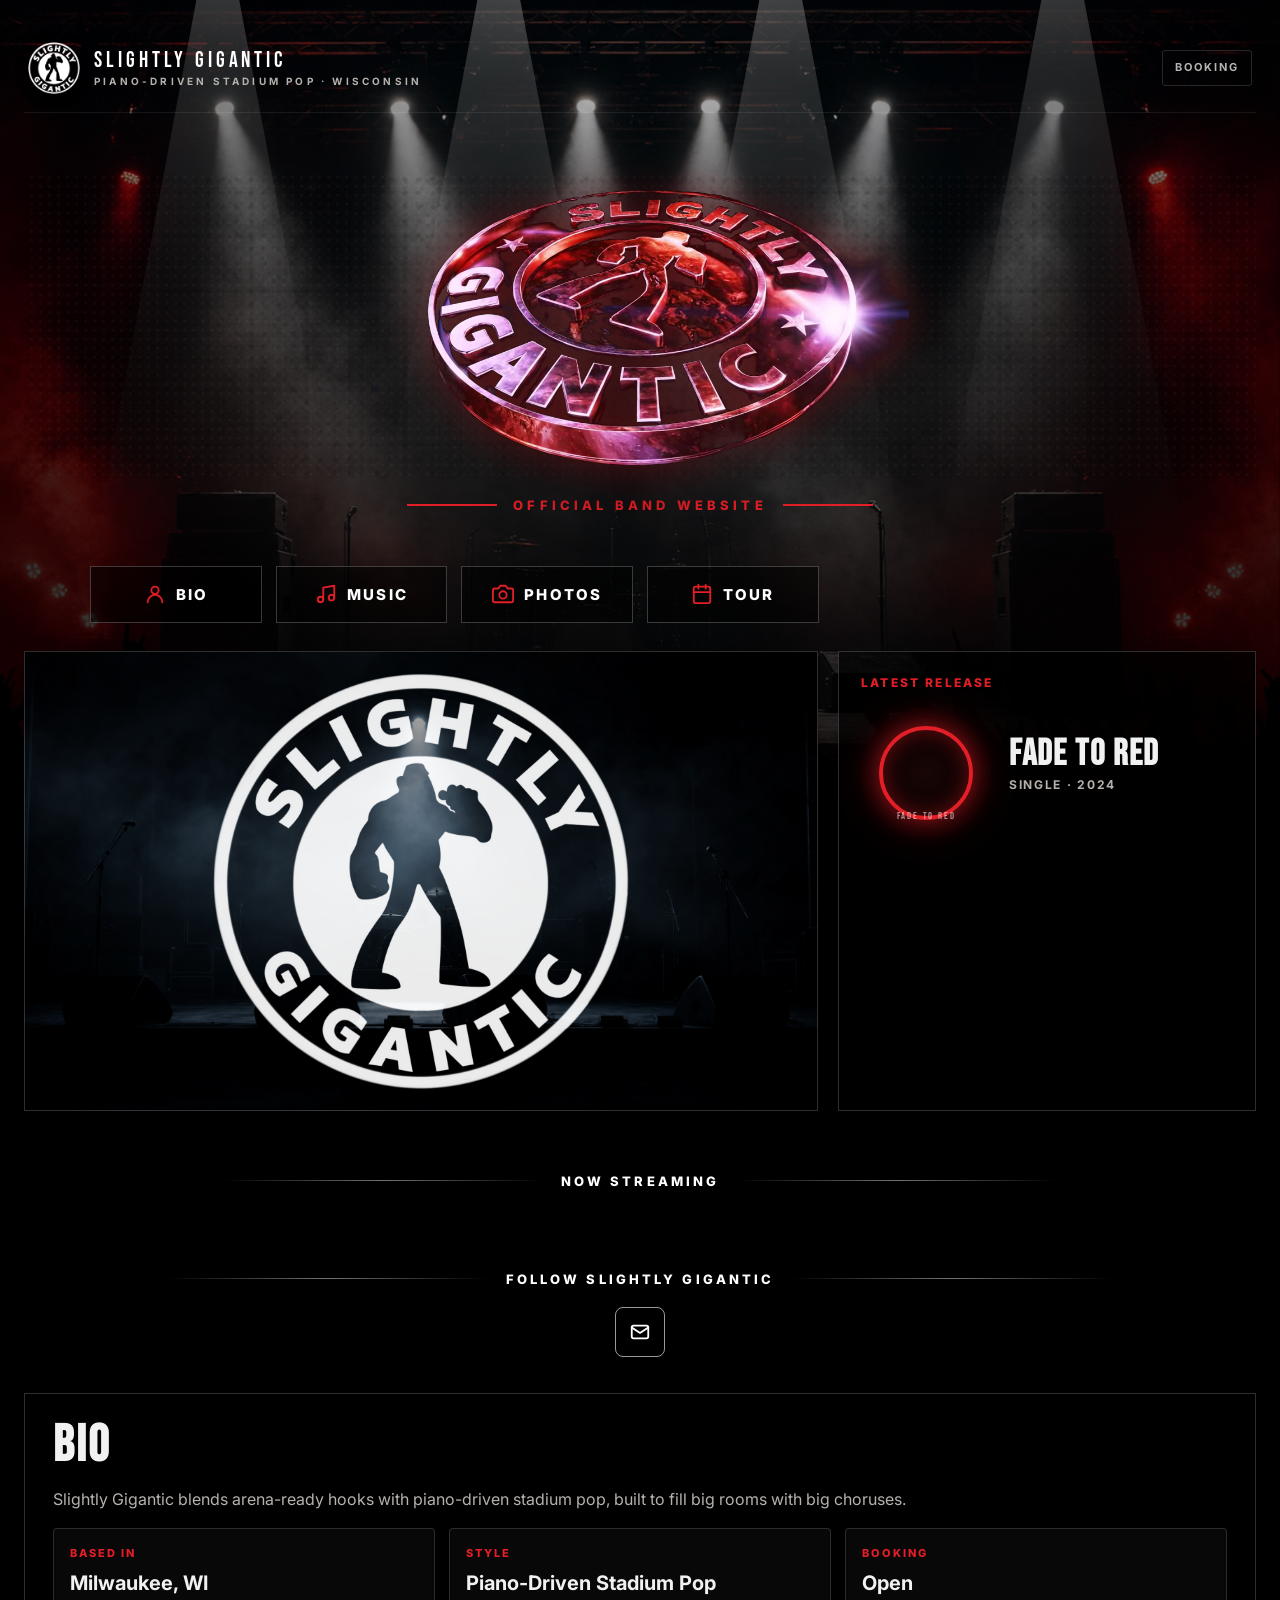
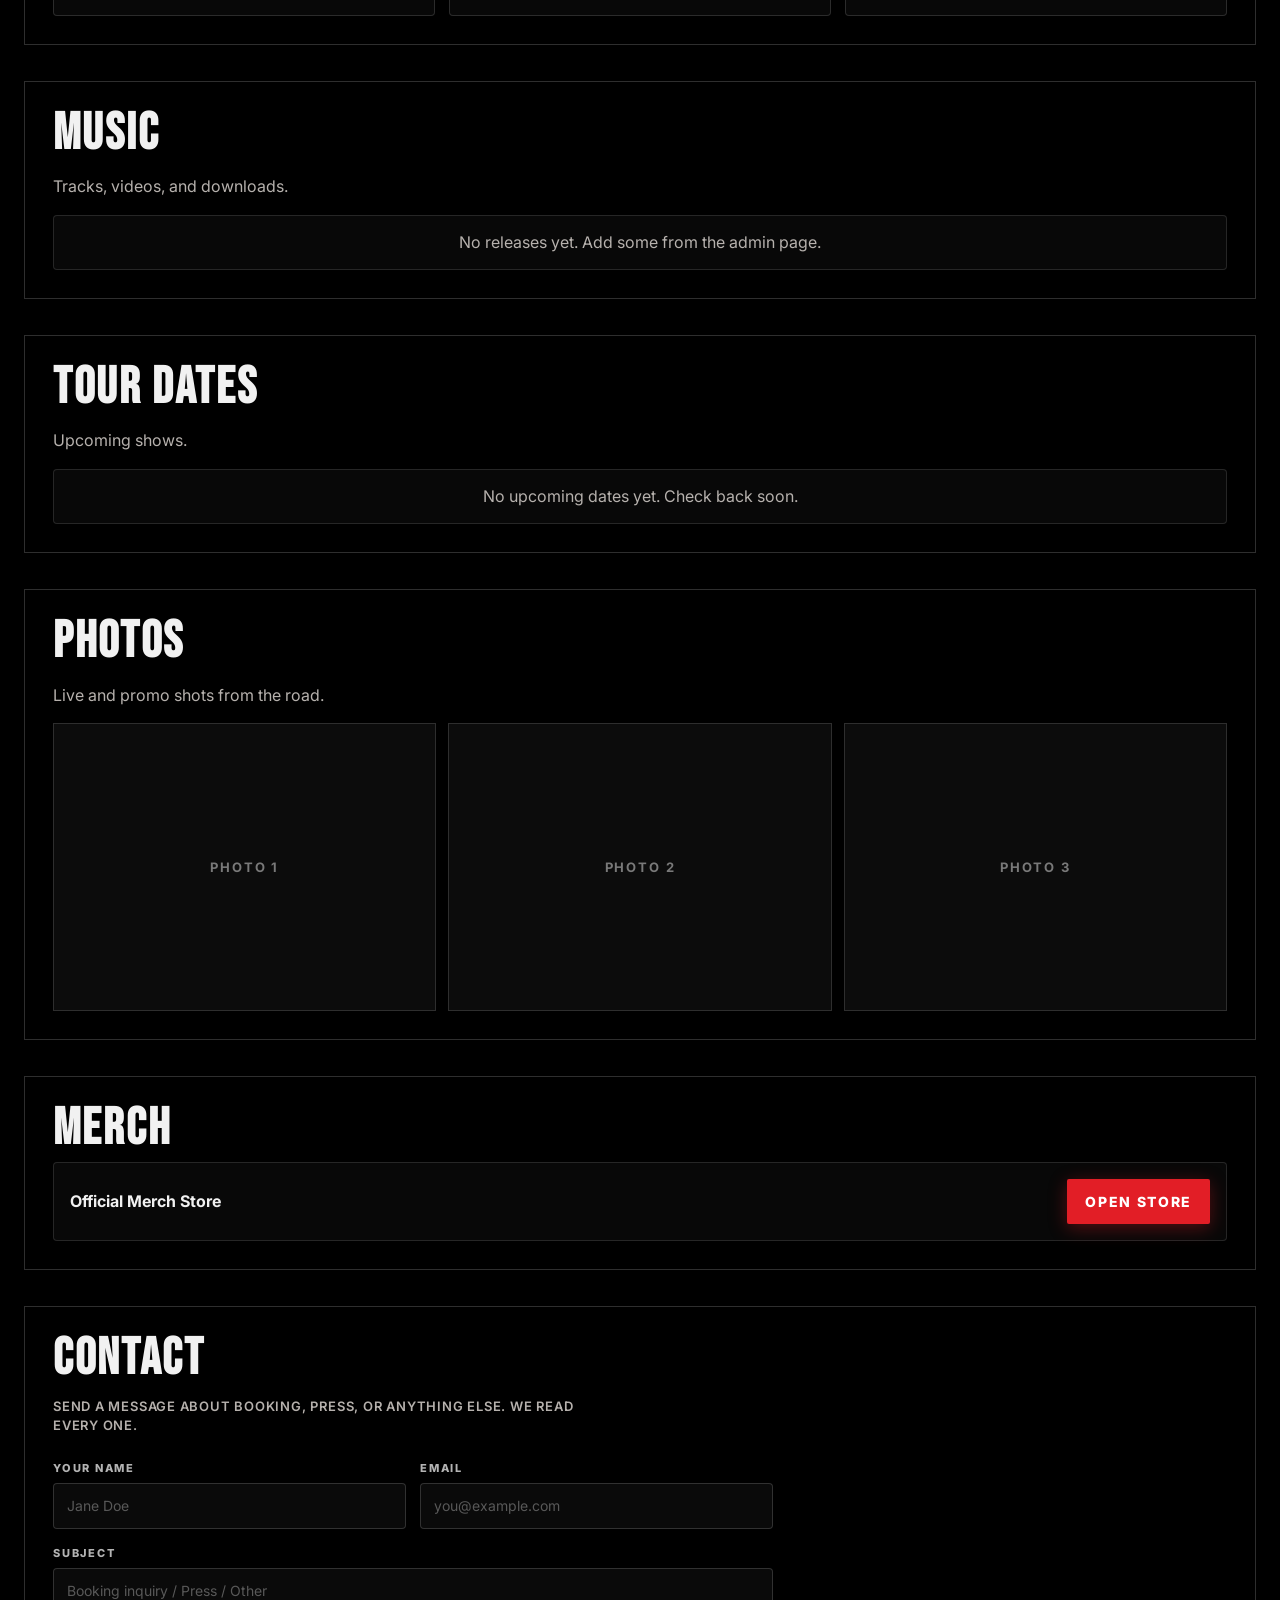
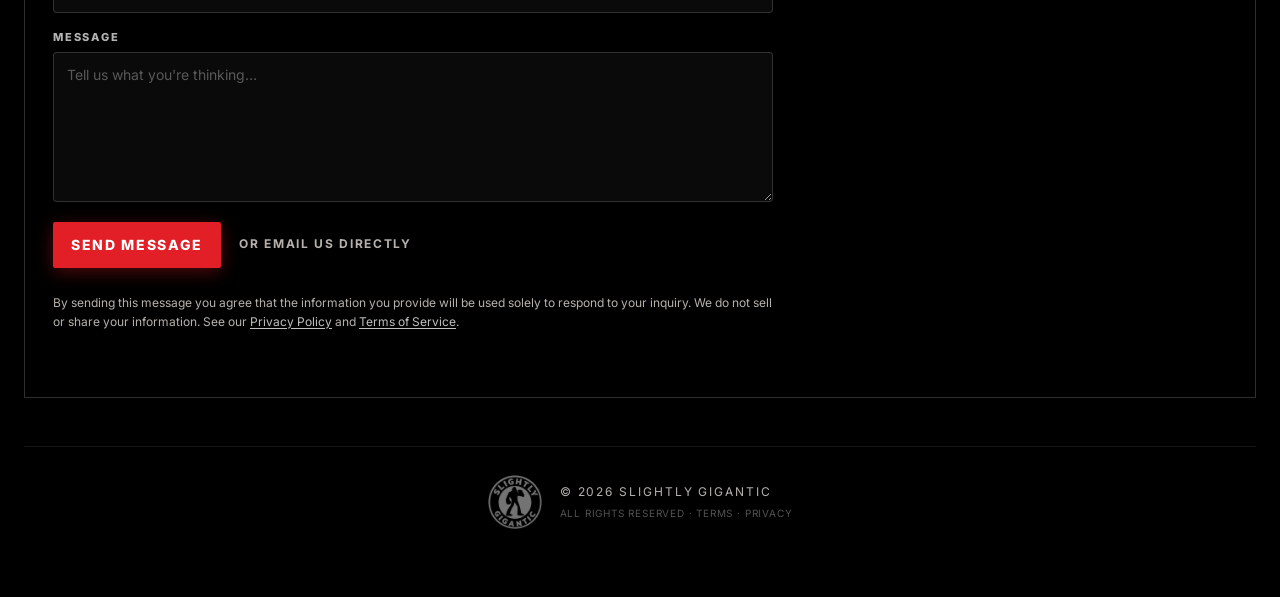
==== commit e30aa310: "Add privacy disclaimer to Contact form" ====
--- a/index.html
+++ b/index.html
@@ -890,6 +890,15 @@
     margin: 4px 0 0; font-size: 13px; letter-spacing: 0.04em;
     min-height: 18px;
   }
+  .contact-disclaimer {
+    margin: 10px 0 0; font-size: 12px; line-height: 1.55;
+    color: rgba(255,255,255,0.55); max-width: 720px;
+  }
+  .contact-disclaimer a {
+    color: rgba(255,255,255,0.75); text-decoration: underline;
+    text-underline-offset: 2px;
+  }
+  .contact-disclaimer a:hover { color: #fff; }
   .contact-status.success { color: #6ee7a8; }
   .contact-status.error { color: #ff8186; }
   .contact-status.sending { color: rgba(255,255,255,0.7); }
@@ -1689,6 +1698,9 @@
         <button type="submit" id="cfSubmit" class="btn-red">Send Message</button>
         <a id="cfMailto" href="mailto:booking@slightlygigantic.com" class="btn-ghost-link">Or email us directly</a>
       </div>
+      <p class="contact-disclaimer">
+        By sending this message you agree that the information you provide will be used solely to respond to your inquiry. We do not sell or share your information. See our <a href="/privacy">Privacy Policy</a> and <a href="/terms">Terms of Service</a>.
+      </p>
       <p id="cfStatus" class="contact-status" role="status" aria-live="polite"></p>
       <p id="cfSetupNote" class="contact-setup-note" style="display:none">
         Heads up to the admin: the contact form needs a Formspree endpoint configured in the admin panel. Until then, the button falls back to opening your email app.
